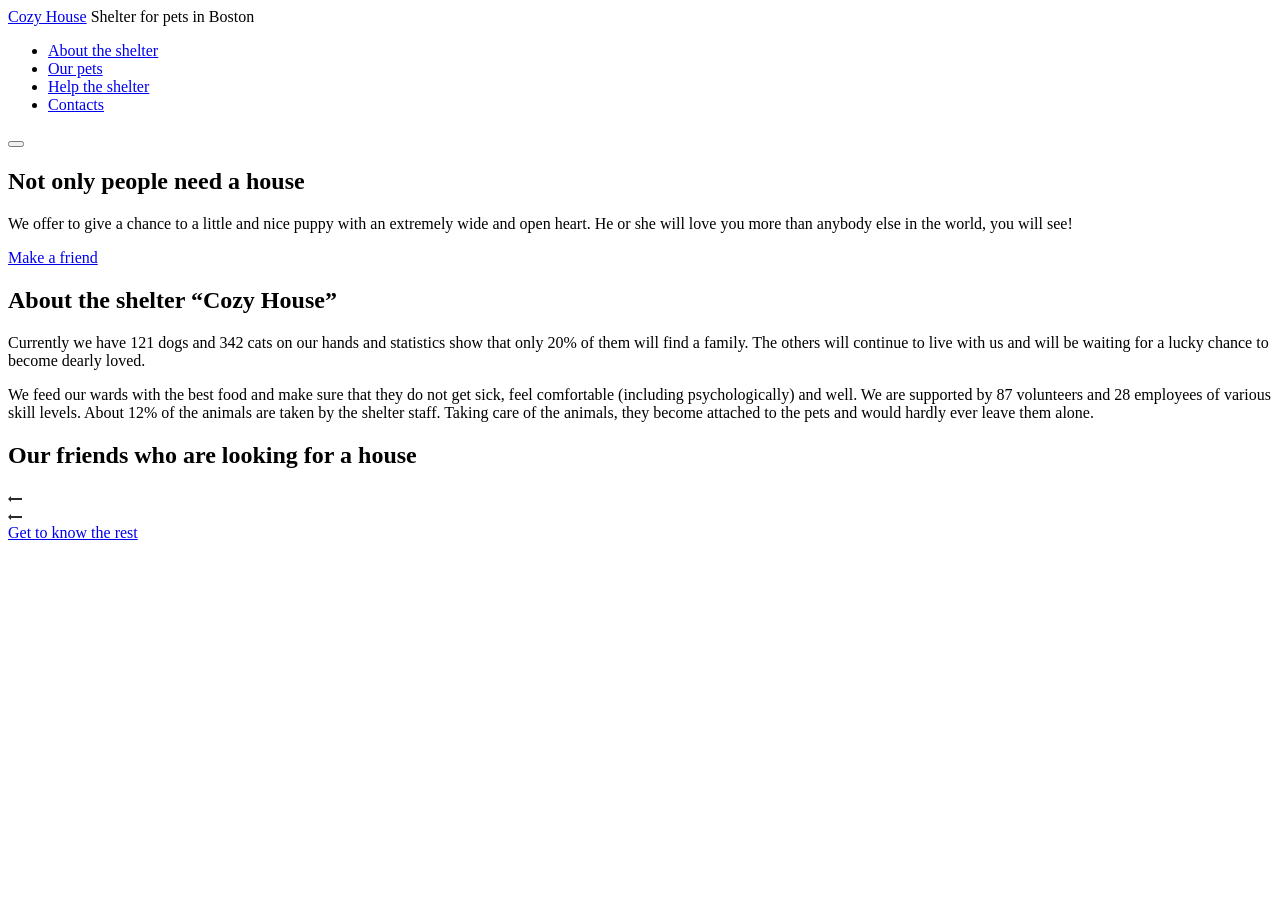
==== shelter/index.html @ bd316e3e "feat: add header and main page sections markup" ====
<!doctype html>
<html lang="en">
  <head>
    <meta charset="UTF-8" />
    <meta http-equiv="X-UA-Compatible" content="IE=edge" />
    <meta name="viewport" content="width=device-width, initial-scale=1.0" />
    <link rel="stylesheet" href="style.css" />
    <link
      rel="icon"
      type="image/png"
      sizes="32x32"
      href="assets/favicons/favicon-16x16.png"
    />
    <link
      rel="icon"
      type="image/png"
      sizes="16x16"
      href="assets/favicons/favicon-32x32.png"
    />
    <script src="app.js" defer></script>
    <script src="slider.js" defer></script>
    <title>Shelter | main page</title>
  </head>
  <body class="main-page">
    <header class="header">
      <div class="header__content container flex">
        <div class="header__logo">
          <a class="header__logotitle clr-primary" href="index.html"
            >Cozy House</a
          >
          <span class="header__logosubtitle clr-light--xl"
            >Shelter for pets in Boston</span
          >
        </div>
        <div class="header__background">
          <nav class="header__navcontainer flex">
            <ul class="header__navlist">
              <li>
                <a class="header__navitem clr-dark--s active" href="index.html"
                  >About the shelter</a
                >
              </li>
              <li>
                <a class="header__navitem clr-dark--s" href="pets/index.html"
                  >Our pets</a
                >
              </li>
              <li>
                <a class="header__navitem clr-dark--s" href="#help"
                  >Help the shelter</a
                >
              </li>
              <li>
                <a class="header__navitem clr-dark--s" href="#contacts"
                  >Contacts</a
                >
              </li>
            </ul>
          </nav>
        </div>
        <button class="header__burger header__burger--hiden">
          <span class="header__burger-line"></span>
        </button>
      </div>
    </header>
    <main class="main">
      <section class="hero flex">
        <div class="hero__content container">
          <div class="hero__text hero__text_flow">
            <h1 class="hero__text__title">Not only people need a house</h1>
            <p class="hero__text__description">
              We offer to give a chance to a little and nice puppy with an
              extremely wide and open heart. He or she will love you more than
              anybody else in the world, you will see!
            </p>
            <a href="#pets" class="btn btn__hero">Make a friend</a>
          </div>
          <div class="hero__img"></div>
        </div>
      </section>
      <section class="about">
        <div class="about__container container">
          <div class="about__img__box">
            <div class="about__img"></div>
          </div>
          <div class="about__content">
            <h2 class="about__title">About the shelter “Cozy House”</h2>
            <p class="about__text">
              Currently we have 121 dogs and 342 cats on our hands and
              statistics show that only 20% of them will find a family. The
              others will continue to live with us and will be waiting for a
              lucky chance to become dearly loved.
            </p>
            <p class="about__text">
              We feed our wards with the best food and make sure that they do
              not get sick, feel comfortable (including psychologically) and
              well. We are supported by 87 volunteers and 28 employees of
              various skill levels. About 12% of the animals are taken by the
              shelter staff. Taking care of the animals, they become attached to
              the pets and would hardly ever leave them alone.
            </p>
          </div>
        </div>
      </section>
      <section id="pets" class="pets">
        <div class="pets__container container">
          <h2 class="section__title pets-h2">
            Our friends who are&nbsp;looking for a house
          </h2>
          <div class="pets__slider__btns">
            <div class="slider__btn" id="slider__btn-left">
              <img src="assets/img/arrow.svg" alt="" />
            </div>
            <div class="slider__btn slider__btn-right" id="slider__btn-right">
              <img src="assets/img/arrow.svg" alt="" />
            </div>
          </div>
          <div class="slider__wrapper">
            <div class="pets__slider" id="pets__slider">
              <div class="pets__all pets__group1"></div>
              <div class="pets__all pets__group2"></div>
              <div class="pets__all pets__group3"></div>
            </div>
          </div>
          <a href="pets/index.html" class="btn btn__pets"
            >Get to know the rest</a
          >
        </div>
      </section>
    </main>
  </body>
</html>
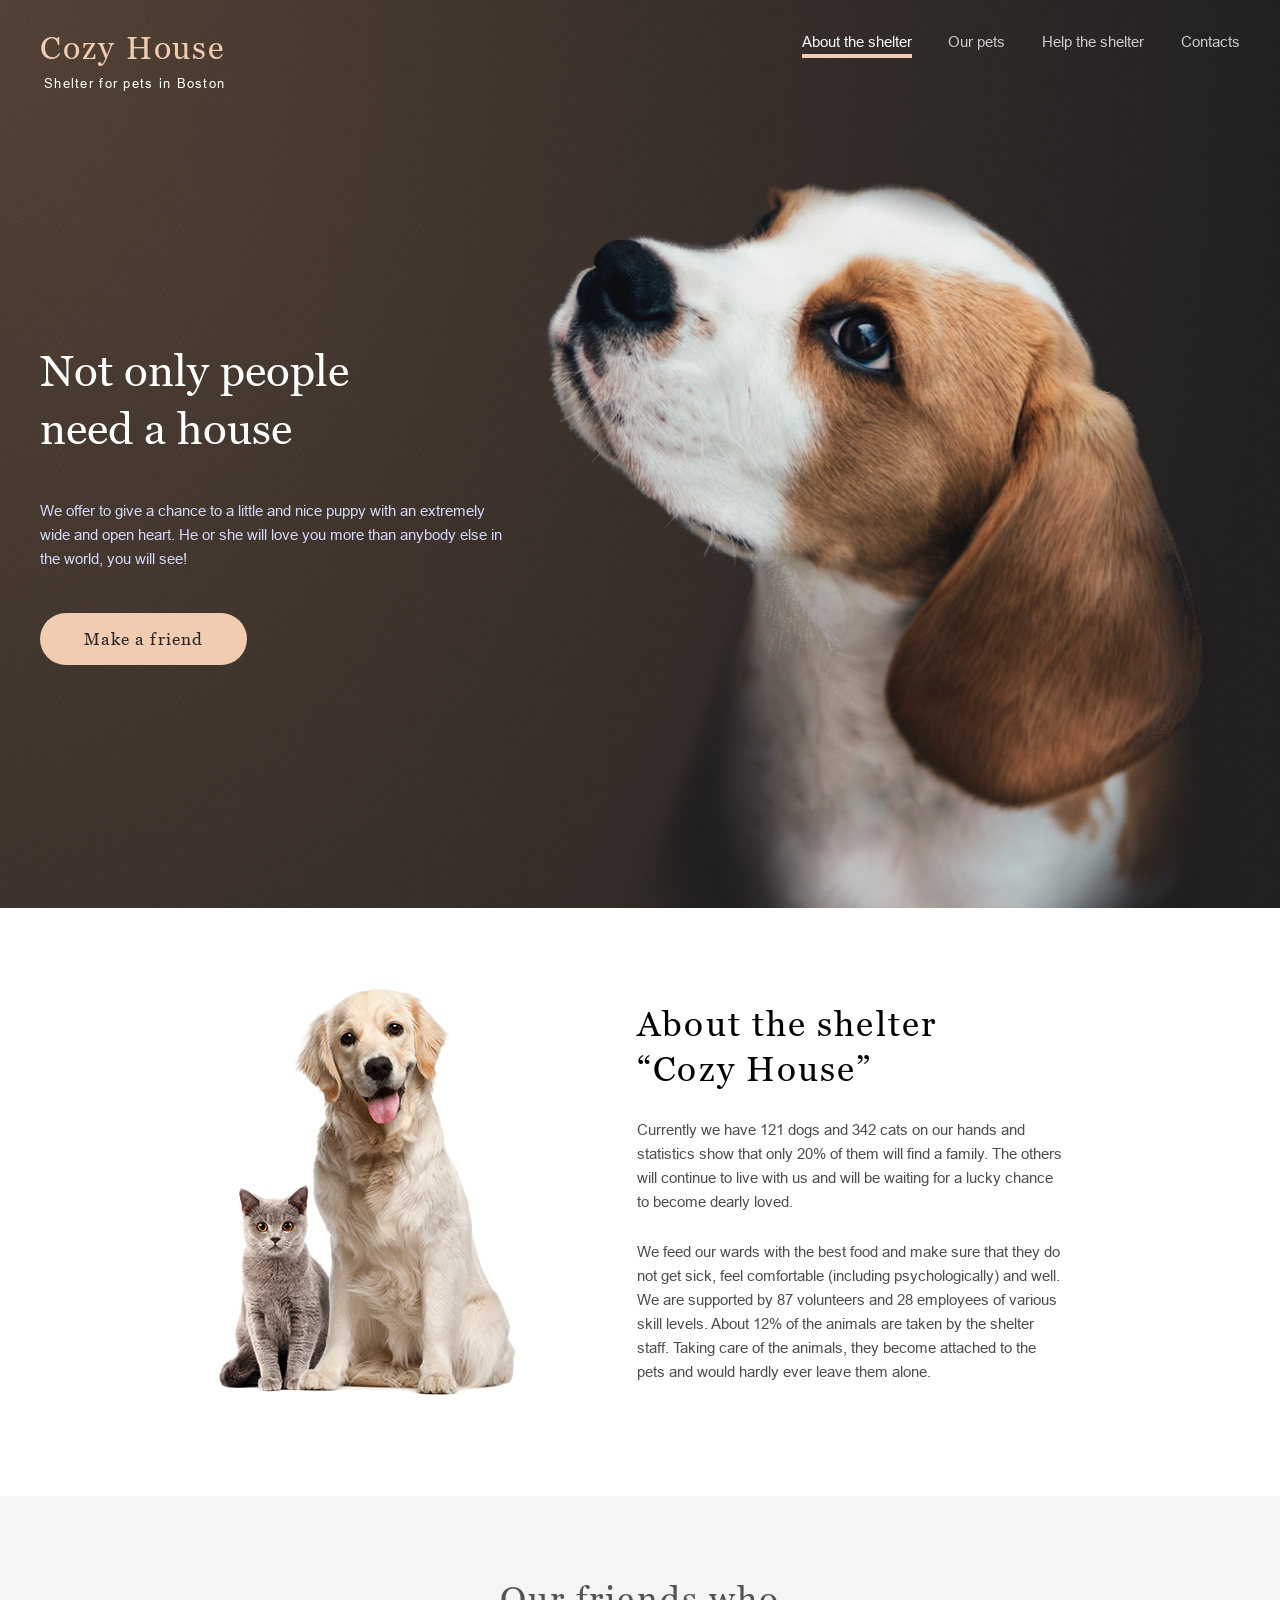
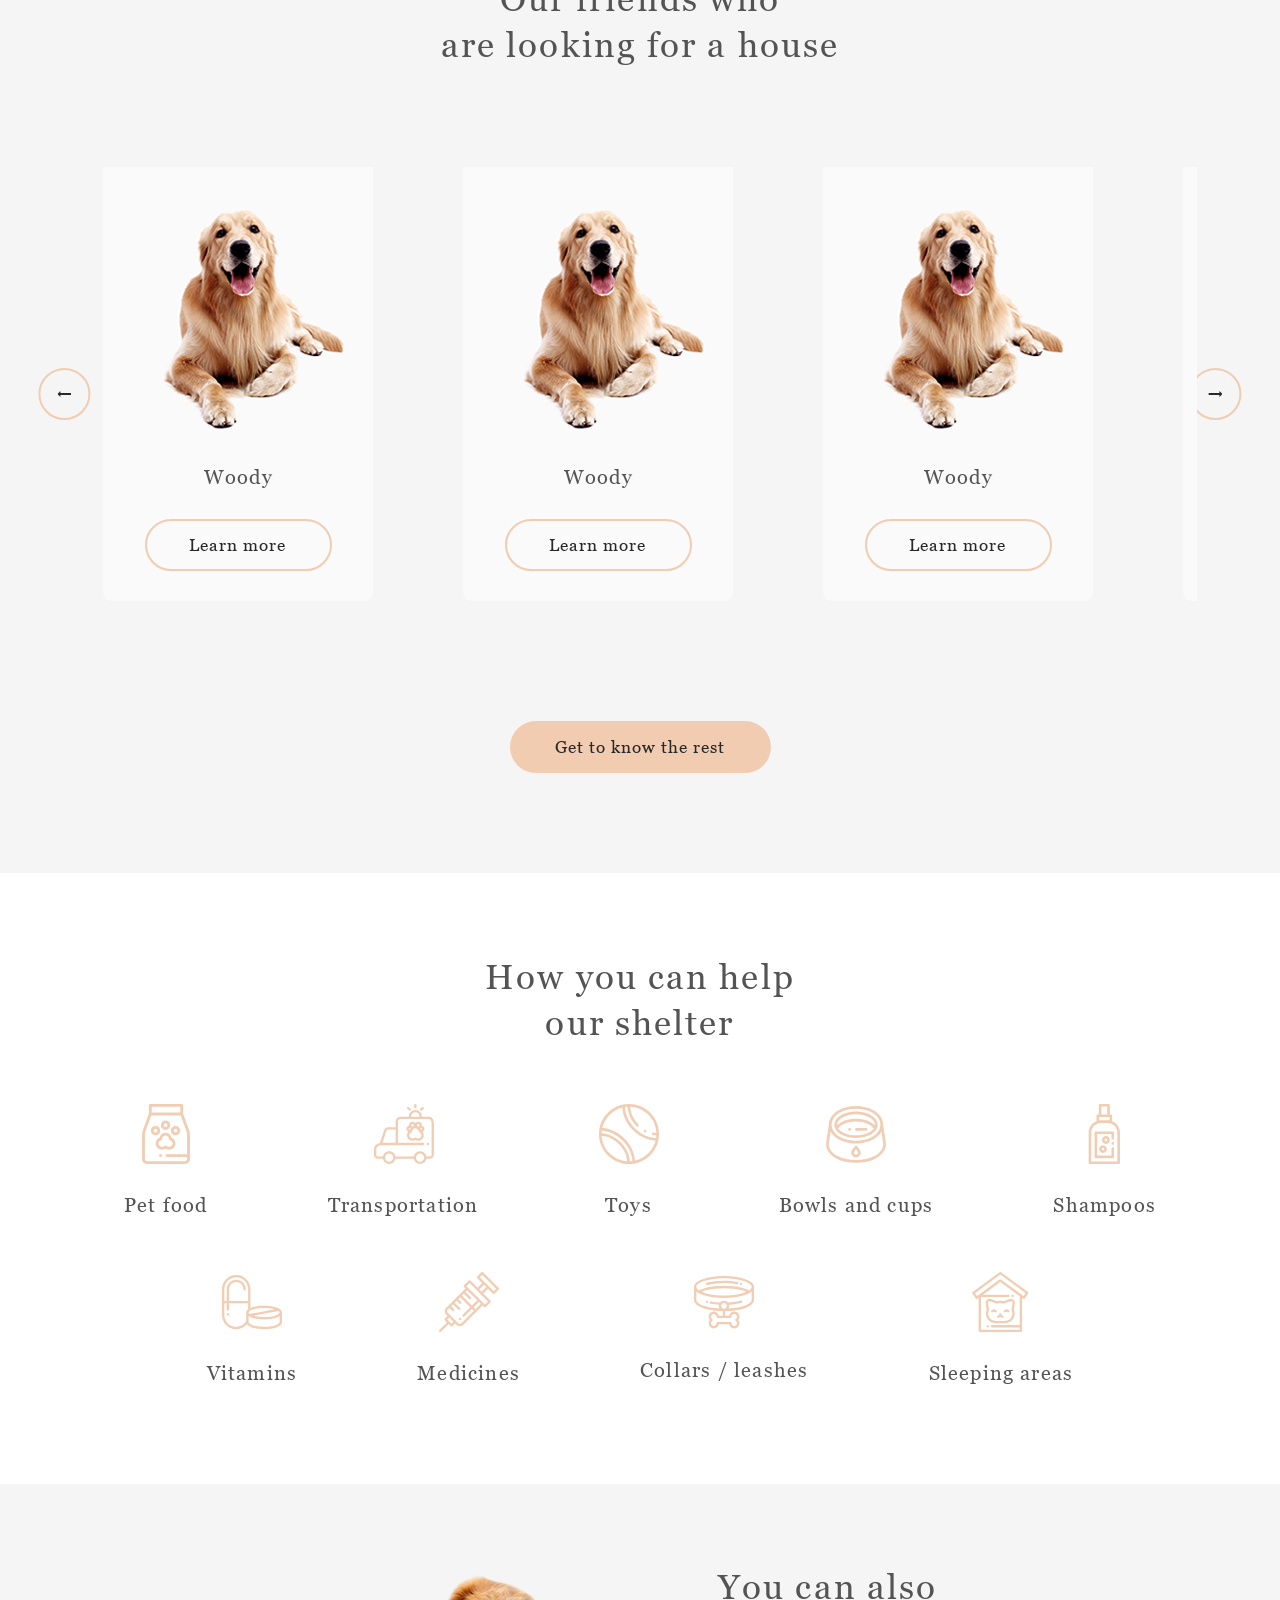
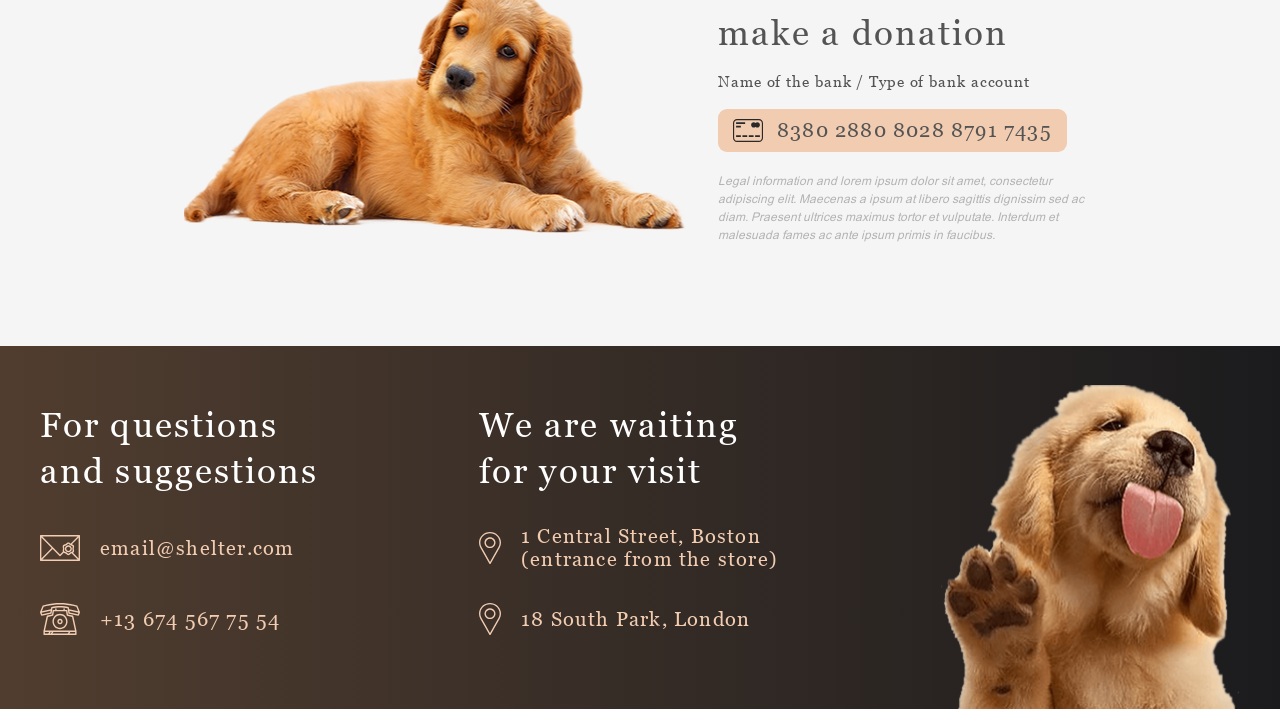
==== commit bc186613: "feat: add sections and footer" ====
--- a/shelter/index.html
+++ b/shelter/index.html
@@ -117,9 +117,112 @@
           </div>
           <div class="slider__wrapper">
             <div class="pets__slider" id="pets__slider">
-              <div class="pets__all pets__group1"></div>
-              <div class="pets__all pets__group2"></div>
-              <div class="pets__all pets__group3"></div>
+              <div class="pets__all pets__group1">
+                <!-- pets__group1 -->
+                <div class="pets__item">
+                  <div class="pets__pic">
+                    <img src="./assets/img/pets/woody.png" alt="Woody" />
+                  </div>
+                  <div class="pets__content">
+                    <div class="pets__label">
+                      <h3 class="pets__title">Woody</h3>
+                      <button class="pets__btn button">Learn more</button>
+                    </div>
+                  </div>
+                </div>
+                <div class="pets__item">
+                  <div class="pets__pic">
+                    <img src="./assets/img/pets/woody.png" alt="Woody" />
+                  </div>
+                  <div class="pets__content">
+                    <div class="pets__label">
+                      <h3 class="pets__title">Woody</h3>
+                      <button class="pets__btn button">Learn more</button>
+                    </div>
+                  </div>
+                </div>
+                <div class="pets__item">
+                  <div class="pets__pic">
+                    <img src="./assets/img/pets/woody.png" alt="Woody" />
+                  </div>
+                  <div class="pets__content">
+                    <div class="pets__label">
+                      <h3 class="pets__title">Woody</h3>
+                      <button class="pets__btn button">Learn more</button>
+                    </div>
+                  </div>
+                </div>
+              </div>
+              <div class="pets__all pets__group2">
+                <div class="pets__item">
+                  <div class="pets__pic">
+                    <img src="./assets/img/pets/woody.png" alt="Woody" />
+                  </div>
+                  <div class="pets__content">
+                    <div class="pets__label">
+                      <h3 class="pets__title">Woody</h3>
+                      <button class="pets__btn button">Learn more</button>
+                    </div>
+                  </div>
+                </div>
+                <div class="pets__item">
+                  <div class="pets__pic">
+                    <img src="./assets/img/pets/woody.png" alt="Woody" />
+                  </div>
+                  <div class="pets__content">
+                    <div class="pets__label">
+                      <h3 class="pets__title">Woody</h3>
+                      <button class="pets__btn button">Learn more</button>
+                    </div>
+                  </div>
+                </div>
+                <div class="pets__item">
+                  <div class="pets__pic">
+                    <img src="./assets/img/pets/woody.png" alt="Woody" />
+                  </div>
+                  <div class="pets__content">
+                    <div class="pets__label">
+                      <h3 class="pets__title">Woody</h3>
+                      <button class="pets__btn button">Learn more</button>
+                    </div>
+                  </div>
+                </div>
+              </div>
+              <div class="pets__all pets__group3">
+                <div class="pets__item">
+                  <div class="pets__pic">
+                    <img src="./assets/img/pets/woody.png" alt="Woody" />
+                  </div>
+                  <div class="pets__content">
+                    <div class="pets__label">
+                      <h3 class="pets__title">Woody</h3>
+                      <button class="pets__btn button">Learn more</button>
+                    </div>
+                  </div>
+                </div>
+                <div class="pets__item">
+                  <div class="pets__pic">
+                    <img src="./assets/img/pets/woody.png" alt="Woody" />
+                  </div>
+                  <div class="pets__content">
+                    <div class="pets__label">
+                      <h3 class="pets__title">Woody</h3>
+                      <button class="pets__btn button">Learn more</button>
+                    </div>
+                  </div>
+                </div>
+                <div class="pets__item">
+                  <div class="pets__pic">
+                    <img src="./assets/img/pets/woody.png" alt="Woody" />
+                  </div>
+                  <div class="pets__content">
+                    <div class="pets__label">
+                      <h3 class="pets__title">Woody</h3>
+                      <button class="pets__btn button">Learn more</button>
+                    </div>
+                  </div>
+                </div>
+              </div>
             </div>
           </div>
           <a href="pets/index.html" class="btn btn__pets"
@@ -127,6 +230,165 @@
           >
         </div>
       </section>
+      <section id="help" class="help">
+        <div class="help__container container">
+          <h2 class="section__title help__title">
+            How you can help our&nbsp;shelter
+          </h2>
+          <div class="help__icons">
+            <div class="help__item">
+              <img
+                class="help__icon"
+                src="assets/img/icons/icon-pet-food.svg"
+                alt=""
+              />
+              <p class="help__text">Pet food</p>
+            </div>
+            <div class="help__item">
+              <img
+                class="help__icon"
+                src="assets/img/icons/icon-transportation.svg"
+                alt=""
+              />
+              <p class="help__text">Transportation</p>
+            </div>
+            <div class="help__item">
+              <img
+                class="help__icon"
+                src="assets/img/icons/icon-toys.svg"
+                alt=""
+              />
+              <p class="help__text">Toys</p>
+            </div>
+            <div class="help__item">
+              <img
+                class="help__icon"
+                src="assets/img/icons/icon-bowls-and-cups.svg"
+                alt=""
+              />
+              <p class="help__text">Bowls and cups</p>
+            </div>
+            <div class="help__item">
+              <img
+                class="help__icon"
+                src="assets/img/icons/icon-shampoos.svg"
+                alt=""
+              />
+              <p class="help__text">Shampoos</p>
+            </div>
+            <div class="help__item">
+              <img
+                class="help__icon"
+                src="assets/img/icons/icon-vitamins.svg"
+                alt=""
+              />
+              <p class="help__text">Vitamins</p>
+            </div>
+            <div class="help__item">
+              <img
+                class="help__icon"
+                src="assets/img/icons/icon-medicines.svg"
+                alt=""
+              />
+              <p class="help__text">Medicines</p>
+            </div>
+            <div class="help__item">
+              <img
+                class="help__icon"
+                src="assets/img/icons/collars-or-leashes.svg"
+                alt=""
+              />
+              <p class="help__text">Collars / leashes</p>
+            </div>
+            <div class="help__item">
+              <img
+                class="help__icon"
+                src="assets/img/icons/sleeping-area.svg"
+                alt=""
+              />
+              <p class="help__text">Sleeping areas</p>
+            </div>
+          </div>
+        </div>
+      </section>
+      <section class="donation">
+        <div class="donation__container container">
+          <div class="donation__img__box">
+            <div class="donation__img"></div>
+          </div>
+          <div class="donation__content">
+            <h2 class="section__title donation__title">
+              You can also make&nbsp;a&nbsp;donation
+            </h2>
+            <span class="donation__subtitle"
+              >Name of the bank / Type of bank account</span
+            >
+            <div class="donation__bank">
+              <img src="assets/img/credit-card.svg" alt="" />
+              <a href="#">8380 2880 8028 8791 7435</a>
+            </div>
+            <p class="donation__description">
+              Legal information and lorem ipsum dolor sit amet, consectetur
+              adipiscing elit. Maecenas a ipsum at libero sagittis dignissim sed
+              ac diam. Praesent ultrices maximus tortor et vulputate. Interdum
+              et malesuada fames ac ante ipsum primis in faucibus.
+            </p>
+          </div>
+        </div>
+      </section>
     </main>
+    <footer id="contacts" class="footer">
+      <div class="footer__container container">
+        <div class="footer__contacts">
+          <h2 class="section__title footer__title">
+            For questions and suggestions
+          </h2>
+          <div class="footer__contactbox">
+            <img class="footer__icon" src="assets/img/icon-email.svg" alt="" />
+            <a class="footer__contact" href="mailto:email@shelter.com"
+              >email@shelter.com</a
+            >
+          </div>
+          <div class="footer__contactbox">
+            <img class="footer__icon" src="assets/img/icon-phone.svg" alt="" />
+            <a class="footer__contact" href="tel:+136745677554"
+              >+13 674 567 75 54</a
+            >
+          </div>
+        </div>
+        <div class="footer__locations">
+          <h2 class="section__title footer__title footer__locations-title">
+            We are waiting for your visit
+          </h2>
+          <div class="footer__contactbox-locations">
+            <img
+              class="footer__geoicon"
+              src="assets/img/icon-marker.svg"
+              alt=""
+            />
+            <a
+              class="footer__contact"
+              target="_blank"
+              href="https://goo.gl/maps/grsjUHvar33ihyu58"
+              >1 Central Street, Boston (entrance&nbsp;from&nbsp;the store)</a
+            >
+          </div>
+          <div class="footer__contactbox-locations">
+            <img
+              class="footer__geoicon"
+              src="assets/img/icon-marker.svg"
+              alt=""
+            />
+            <a
+              class="footer__contact"
+              target="_blank"
+              href="https://goo.gl/maps/rsrkUraGzK2MXSgx6"
+              >18 South Park, London</a
+            >
+          </div>
+        </div>
+        <img class="footer__dog" src="assets/img/footer-puppy.png" alt="" />
+      </div>
+    </footer>
   </body>
 </html>
--- a/shelter/style.css
+++ b/shelter/style.css
@@ -0,0 +1,1004 @@
+/* ------------------- */
+/* Custom properties   */
+/* ------------------- */
+
+:root {
+  /* colors */
+  --clr-dark: 230 35% 7%;
+  --clr-light: 231 77% 90%;
+  --color-light-xl: 0 0% 100%;
+  --color-light-l: 0 0% 96%;
+  --color-light-s: 0 0% 98%;
+  --color-dark-s: 0 0% 80%;
+  --color-dark-m: 0 0% 70%;
+  --color-dark-l: 0 0% 33%;
+  --color-dark-xl: 0 0% 30%;
+  --color-dark-2xl: 0 0% 27%;
+  --color-dark-3xl: 0 0% 16%;
+  --color-primary: 25, 69%, 82%;
+  --color-primary-light: 25 93% 88%;
+  /* font-sizes */
+  --fs-900: 2.75rem;
+  --fs-800: 2.18rem;
+  --fs-700: 1.5rem;
+  --fs-600: 1.43rem;
+  --fs-500: 0.93rem;
+  --fs-400: 0.75rem;
+  /* font-families */
+  --ff-serif: "Georgia", serif;
+  --ff-sans-serif: "Arial", sans-serif;
+}
+
+@media (min-width: 35em) {
+  :root {
+    --fs-800: 5rem;
+    --fs-700: 2.5rem;
+    --fs-600: 1.5rem;
+    --fs-400: 1rem;
+  }
+}
+
+@media (min-width: 45em) {
+  :root {
+    /* font-sizes */
+    --fs-800: 6.25rem;
+    --fs-700: 3.5rem;
+    --fs-600: 2rem;
+    --fs-400: 1.125rem;
+  }
+}
+
+/* ------------------- */
+/* Reset               */
+/* ------------------- */
+
+* {
+  box-sizing: border-box;
+  margin: 0;
+  padding: 0;
+}
+
+html {
+  scroll-behavior: smooth;
+}
+
+/* ------------------- */
+/* Utility classes     */
+/* ------------------- */
+
+/* general */
+.flex {
+  display: flex;
+  gap: var(--gap, 1rem);
+}
+
+.grid {
+  display: grid;
+  gap: var(--gap, 1rem);
+}
+
+.grid-container {
+  display: grid;
+  row-gap: 1rem;
+  text-align: center;
+  place-items: center;
+  grid-template-columns: minmax(1rem, 1fr);
+}
+
+.container {
+  /* padding-inline: 2.4em;
+    margin-inline: auto;
+    max-width: 80rem; */
+  max-width: 1280px;
+  margin: 0 auto;
+  padding: 0 40px;
+  overflow: hidden;
+}
+
+.btn {
+  width: 207px;
+  height: 52px;
+  background: hsl(var(--color-primary));
+  border-radius: 100px;
+  font-family: var(--ff-serif);
+  font-size: 17px;
+  line-height: 130%;
+  font-weight: 400;
+  font-style: normal;
+  letter-spacing: 0.06em;
+  color: hsl(var(--color-dark-3xl));
+  display: flex;
+  align-items: center;
+  justify-content: center;
+  cursor: pointer;
+  transition: all 0.5s ease;
+}
+
+.section__title {
+  font-family: var(--ff-serif);
+  font-size: 35px;
+  line-height: 130%;
+  font-weight: 400;
+  font-style: normal;
+  /* display: flex; */
+  align-items: center;
+  text-align: center;
+  letter-spacing: 0.06em;
+  color: hsl(var(--color-dark-l));
+}
+
+/* typography */
+@font-face {
+  font-family: Arial;
+  font-display: swap;
+  src: url(assets/fonts/arial/arial-regular.ttf);
+  font-weight: 400;
+  font-style: normal;
+}
+
+@font-face {
+  font-family: Georgia;
+  font-display: swap;
+  src: url(assets/fonts/georgia/georgia-regular.ttf);
+  font-weight: 400;
+  font-style: normal;
+}
+
+a {
+  text-decoration: none;
+  cursor: pointer;
+  color: inherit;
+}
+
+li {
+  list-style: none;
+}
+
+.ff-main {
+  font-family: var(--ff-normal);
+}
+
+.ff-tarif-header {
+  font-family: var(--ff-tarif-header);
+}
+
+.ff-tarif-option {
+  font-family: var(--ff-tarif-option);
+}
+
+.letter-spacing-1 {
+  letter-spacing: 4.75px;
+}
+
+.letter-spacing-2 {
+  letter-spacing: 2.7px;
+}
+
+.letter-spacing-3 {
+  letter-spacing: 2.35px;
+}
+
+.uppercase {
+  text-transform: uppercase;
+}
+
+.fs-900 {
+  font-size: var(--fs-900);
+}
+
+.fs-800 {
+  font-size: var(--fs-800);
+}
+
+.fs-700 {
+  font-size: var(--fs-700);
+}
+
+.fs-600 {
+  font-size: var(--fs-600);
+}
+
+.fs-500 {
+  font-size: var(--fs-500);
+}
+
+.fs-400 {
+  font-size: var(--fs-400);
+}
+
+.fw-bold {
+  font-weight: var(--fw-bold);
+}
+
+.fw-medium {
+  font-weight: var(--fw-medium);
+}
+
+.clr-primary {
+  color: hsl(var(--color-primary));
+}
+
+.clr-dark--l {
+  color: hsl(var(--color-dark-l));
+}
+.clr-dark--3xl {
+  color: hsl(var(--color-dark-3xl));
+}
+.clr-light--xl {
+  color: hsl(var(--color-light-xl));
+}
+
+.clr-dark--s {
+  color: hsl(var(--color-dark-s));
+}
+
+.clr-light--s {
+  color: hsl(var(--color-light-s));
+}
+
+.no-scroll {
+  height: 100vh;
+  overflow: hidden;
+}
+
+/* header */
+.header {
+  content: "";
+  position: absolute;
+  top: 0;
+  width: 100%;
+  margin-top: 30px;
+}
+
+.header__logo {
+  display: flex;
+  flex-direction: column;
+}
+.header__logotitle {
+  font-family: var(--ff-serif);
+  line-height: 2.2rem;
+  font-size: 2rem;
+  line-height: 110%;
+  font-weight: 400;
+  font-style: normal;
+  letter-spacing: 0.06em;
+}
+
+.header__logosubtitle {
+  line-height: 1.06rem;
+  font-family: var(--ff-sans-serif);
+  font-size: 0.8rem;
+  font-weight: 400;
+  font-style: normal;
+  letter-spacing: 0.1em;
+  margin: 10px 0 0 4px;
+}
+
+.header__content {
+  justify-content: space-between;
+  display: flex;
+}
+
+.header__navcontainer {
+  align-items: center;
+}
+
+.header__navlist {
+  list-style-type: none;
+  display: flex;
+  gap: 2.3rem;
+}
+
+.header__navitem {
+  font-family: "Arial";
+  line-height: 160%;
+  font-weight: 400;
+  font-size: 15px;
+  font-style: normal;
+}
+
+.header__navitem:hover {
+  cursor: pointer;
+  color: hsl(var(--color-light-s));
+}
+
+.header__navitem.active,
+.header__navitem:focus {
+  border-bottom: 4px solid hsl(var(--color-primary));
+  outline: none;
+  color: hsl(var(--color-light-s));
+  padding-bottom: 4px;
+}
+
+.header__navitem:hover {
+  cursor: pointer;
+}
+
+.header__navitem--disabled {
+  pointer-events: none;
+  cursor: default;
+}
+
+/* header-pets */
+
+.header-pets {
+  padding-top: 30px;
+  padding-bottom: 26px;
+}
+
+.header__burger {
+  position: absolute;
+  width: 30px;
+  height: 30px;
+  top: 15px;
+  right: 44px;
+  padding: 0;
+  border: none;
+  -webkit-box-sizing: border-box;
+  box-sizing: border-box;
+  outline: none;
+  cursor: pointer;
+  background-color: transparent;
+  z-index: 3;
+  transition: all 2s;
+}
+.header__burger-line {
+  position: relative;
+  display: block;
+  width: 30px;
+  height: 2px;
+  background-color: #f1cdb3;
+  transition: all 2s;
+}
+.header__burger::before {
+  position: absolute;
+  display: block;
+  content: "";
+  background-color: #f1cdb3;
+  width: 30px;
+  height: 2px;
+  top: 4px;
+  transition: all 2s;
+}
+.header__burger::after {
+  position: absolute;
+  display: block;
+  content: "";
+  background-color: #f1cdb3;
+  width: 30px;
+  height: 2px;
+  bottom: 4px;
+  transition: all 2s;
+}
+.header__burger.is-active {
+  transform: rotate(90deg) translateY(1px);
+  transition: all 2s;
+}
+
+.header__burger--hiden {
+  display: none;
+}
+
+.pets__all {
+  display: flex;
+  align-items: center;
+  justify-content: center;
+  column-gap: 90px;
+}
+.pets__label {
+  display: flex;
+  align-items: center;
+  flex-direction: column;
+}
+.pets__img {
+  flex: 1 1 auto;
+  position: relative;
+  overflow: hidden;
+  width: 270px;
+  height: 270px;
+}
+
+.pets__img img {
+  width: 100%;
+  position: relative;
+  border-radius: 9px 9px 0px 0px;
+  transition: all 0.5s ease;
+}
+
+/* hero */
+.hero {
+  /* height: 816px; */
+  align-items: end;
+  justify-content: space-between;
+  background:
+    url(assets/img/noise_transparent.png),
+    radial-gradient(100% 215.42% at 0% 0%, #5b483a 0%, #262425 100%), #211f20;
+}
+
+.hero__content {
+  color: hsl(var(--clr-light));
+  /* align-items: center; */
+  display: flex;
+  gap: 1.5rem;
+}
+
+.hero__img {
+  margin-top: 180px;
+  background-image: url(assets/img/start-screen-puppy.png);
+  object-fit: cover;
+  height: 728px;
+  width: 698px;
+  background-repeat: no-repeat;
+  background-size: cover;
+  /* background-position: bottom right; */
+  object-position: bottom;
+  background-size: 100% 100%;
+  z-index: 2;
+}
+.hero__text {
+  width: 40%;
+  margin-top: 300px;
+}
+
+.hero__text_flow * {
+  margin-top: 2.65rem;
+}
+.hero__text__title {
+  font-family: var(--ff-serif);
+  font-size: 44px;
+  line-height: 130%;
+  font-weight: 400;
+  font-style: normal;
+  width: 70%;
+  display: flex;
+  align-items: center;
+  color: hsl(var(--color-light-xl));
+}
+
+.btn__hero {
+  cursor: pointer;
+  transition: all 0.5s ease-in-out;
+}
+
+.btn__hero:hover {
+  background: hsl(var(--color-primary-light));
+  color: hsl(var(--color-dark-3xl));
+}
+
+.hero__text__description {
+  font-family: "Arial";
+  font-size: 15px;
+  line-height: 160%;
+  font-weight: 400;
+  font-style: normal;
+  display: flex;
+  align-items: center;
+  color: var(--color-dark-s);
+  margin-top: 42px;
+  padding-right: 10px;
+}
+/* about */
+
+.about__container {
+  display: flex;
+  justify-content: center;
+  align-items: center;
+  padding-top: 80px;
+  padding-bottom: 100px;
+  gap: 7.5rem;
+  /* padding-left: 9.5%; */
+  max-width: 1200px;
+  margin: 0 auto;
+}
+
+.about__img__box {
+  width: 300px;
+  height: 408px;
+  /* margin-right: 7.9%; */
+}
+
+.about__img {
+  background-image: url(assets/img/about-pets.png);
+  background-repeat: no-repeat;
+  background-size: cover;
+  background-position: center center;
+  display: inline-block;
+  max-height: 100%;
+  max-width: 100%;
+  height: 100%;
+  width: 100%;
+  opacity: 1;
+  vertical-align: middle;
+}
+
+.about__content {
+  width: 38%;
+}
+.about__title {
+  font-family: var(--ff-serif);
+  font-size: 35px;
+  line-height: 130%;
+  font-weight: 400;
+  font-style: normal;
+  display: flex;
+  align-items: center;
+  text-align: left;
+  letter-spacing: 0.06em;
+  color: var(--color-dark-l);
+  width: 78%;
+}
+.about__text {
+  font-family: "Arial";
+  font-size: 15px;
+  line-height: 160%;
+  font-weight: 400;
+  font-style: normal;
+  display: flex;
+  align-items: center;
+  color: hsl(var(--color-dark-xl));
+  margin-top: 26px;
+  /* width: 77%; */
+}
+
+/* pets */
+.pets {
+  background: hsl(var(--color-light-l));
+}
+
+.pets-h2 {
+  width: 35%;
+  margin-bottom: 40px;
+}
+
+.pets__container {
+  display: flex;
+  flex-direction: column;
+  position: relative;
+  padding-top: 80px;
+  padding-bottom: 100px;
+  align-items: center;
+  max-width: 1280px;
+  margin: 0 auto;
+}
+
+.slider__wrapper {
+  width: 92.8%;
+  margin: 0 20px;
+  overflow: hidden;
+}
+
+.pets__slider {
+  display: flex;
+  align-items: center;
+  justify-content: start;
+  width: 100%;
+  padding: 40px 0 60px;
+  gap: 90px;
+  position: relative;
+  left: -1060px;
+}
+
+.pets__btns_container {
+  max-width: 1200px;
+  position: relative;
+}
+
+.pets__slider__btns {
+  display: -webkit-box;
+  display: -ms-flexbox;
+  display: flex;
+  -webkit-box-align: center;
+  -ms-flex-align: center;
+  align-items: center;
+  -webkit-box-pack: justify;
+  -ms-flex-pack: justify;
+  justify-content: space-between;
+  position: absolute;
+  /* top: 422px;
+    left: calc(50% - 591px); */
+  z-index: 0;
+  left: 50%;
+  top: 51%;
+  transform: translate(-50%, -50%);
+  width: 94%;
+}
+
+.slider__btn {
+  width: 52px;
+  height: 52px;
+  border-radius: 50%;
+  border: 2px solid hsl(var(--color-primary));
+  cursor: pointer;
+  display: -webkit-box;
+  display: -ms-flexbox;
+  display: flex;
+  -webkit-box-align: center;
+  -ms-flex-align: center;
+  align-items: center;
+  -webkit-box-pack: center;
+  -ms-flex-pack: center;
+  justify-content: center;
+  -webkit-transition: all 0.2s ease;
+  transition: all 0.2s ease;
+}
+
+.slider__btn-right img {
+  transform: rotate(180deg);
+}
+
+.pets__item {
+  display: flex;
+  flex-direction: column;
+  align-items: center;
+  background: hsl(var(--color-light-s));
+  border-radius: 9px;
+  margin: 20px 0;
+  padding-bottom: 30px;
+  transition: all 0.5s ease;
+}
+
+.pets__item:hover {
+  box-shadow: 0px 2px 35px 14px rgba(13, 13, 13, 0.04);
+  transform: scale(1.06);
+  cursor: pointer;
+}
+
+@keyframes move-right {
+  from {
+    left: -990px;
+  }
+  to {
+    left: -1980px;
+  }
+}
+
+.transition-right {
+  animation-name: move-right;
+  animation-duration: 1s;
+}
+
+@keyframes move-left {
+  from {
+    left: -990px;
+  }
+  to {
+    left: -0px;
+  }
+}
+
+.transition-left {
+  animation-name: move-left;
+  animation-duration: 1s;
+}
+/* .pets__pic {
+    width: 270px;
+    height: 270px;
+    border-radius: 9px 9px 0px 0px;
+} */
+.pets__pic {
+  flex: 1 1 auto;
+  position: relative;
+  overflow: hidden;
+  width: 270px;
+  height: 270px;
+}
+.pets__content {
+  display: flex;
+  flex-direction: column;
+  align-items: center;
+}
+
+.pets__title {
+  font-family: var(--ff-serif);
+  font-size: 20px;
+  line-height: 23px;
+  font-weight: 400;
+  font-style: normal;
+  display: flex;
+  align-items: center;
+  text-align: center;
+  letter-spacing: 0.06em;
+  color: hsl(var(--color-dark-l));
+  margin: 29px 0 30px;
+}
+.pets-pic-1 {
+  background-image: url(assets/img/pets/katrine.png);
+}
+
+.pets-pic-2 {
+  background-image: url(assets/img/pets/jennifer.png);
+}
+
+.pets-pic-3 {
+  background-image: url(assets/img/pets/woody.png);
+}
+
+.pets-pic-4 {
+  background-image: url(assets/img/pets/sophia.png);
+}
+
+.pets-pic-5 {
+  background-image: url(assets/img/pets/timmy.png);
+}
+
+.pets-pic-6 {
+  background-image: url(assets/img/pets/charly.png);
+}
+
+.pets-pic-7 {
+  background-image: url(assets/img/pets/scarlett.png);
+}
+
+.pets-pic-8 {
+  background-image: url(assets/img/pets/freddie.png);
+}
+.pets__btn {
+  display: flex;
+  align-items: center;
+  padding: 15px 42px;
+  width: 187px;
+  height: 52px;
+  border: 2px solid hsl(var(--color-primary));
+  border-radius: 100px;
+  font-family: var(--ff-serif);
+  font-size: 17px;
+  line-height: 130%;
+  font-weight: 400;
+  font-style: normal;
+  letter-spacing: 0.06em;
+  color: hsl(var(--color-dark-3xl));
+  background: transparent;
+}
+
+.pets__btn:hover {
+  background: hsl(var(--color-primary-light));
+  color: hsl(var(--color-dark-3xl));
+  border-color: hsl(var(--color-primary-light));
+}
+
+.slider__btn:hover {
+  background: hsl(var(--color-primary-light));
+  color: hsl(var(--color-dark-3xl));
+  border-color: hsl(var(--color-primary-light));
+}
+
+.btn__pets:hover {
+  background: hsl(var(--color-primary-light));
+  color: hsl(var(--color-dark-3xl));
+}
+
+.btn__pets {
+  width: 261px;
+  height: 52px;
+  border: none;
+  margin-top: 40px;
+  transition: all 0.5s ease;
+}
+
+/* help */
+
+.help__container {
+  display: flex;
+  flex-direction: column;
+  align-items: center;
+  padding-top: 81px;
+  padding-bottom: 44px;
+}
+
+.help__title {
+  width: 36%;
+}
+.help__icons {
+  display: flex;
+  align-items: center;
+  justify-content: center;
+  flex-wrap: wrap;
+  /* gap: 55px 120px; */
+  padding-top: 59px;
+  max-width: 1200px;
+}
+
+.help__item {
+  display: flex;
+  flex-direction: column;
+  align-items: center;
+  margin-right: 60px;
+  margin-left: 60px;
+  margin-bottom: 55px;
+}
+
+.help__text {
+  font-family: var(--ff-serif);
+  font-size: 20px;
+  line-height: 115%;
+  font-weight: 400;
+  font-style: normal;
+  display: flex;
+  align-items: center;
+  text-align: center;
+  letter-spacing: 0.06em;
+  color: hsl(var(--color-dark-l));
+  margin-top: 30px;
+}
+
+/* donations */
+.donation {
+  background: hsl(var(--color-light-l));
+}
+.donation__container {
+  gap: 2rem;
+  padding-top: 80px;
+  padding-bottom: 102px;
+  width: 80%;
+  display: flex;
+  align-items: center;
+}
+.donation__img__box {
+  width: 502px;
+  height: 261px;
+  margin-left: 1rem;
+}
+
+.donation__img {
+  background-image: url(assets/img/donation-dog.png);
+  background-repeat: no-repeat;
+  background-size: cover;
+  background-position: center center;
+  /* display: inline-block; */
+  max-height: 100%;
+  max-width: 100%;
+  height: 100%;
+  width: 100%;
+  opacity: 1;
+  vertical-align: middle;
+}
+
+.donation__content {
+  max-width: 40%;
+}
+
+.donation__title {
+  text-align: left;
+}
+
+.donation__subtitle {
+  font-family: var(--ff-serif);
+  font-size: 15px;
+  line-height: 110%;
+  font-weight: 400;
+  font-style: normal;
+  display: flex;
+  align-items: center;
+  margin-top: 1.1rem;
+  letter-spacing: 0.06em;
+  color: hsl(var(--color-dark-l));
+}
+
+.donation__description {
+  font-family: var(--ff-sans-serif);
+  font-style: italic;
+  font-weight: 400;
+  font-size: 12px;
+  line-height: 18px;
+  display: flex;
+  align-items: center;
+  color: hsl(var(--color-dark-m));
+}
+
+.donation__bank {
+  display: flex;
+  align-items: center;
+  margin: 20px 0;
+  padding: 10px 15px;
+  background: hsl(var(--color-primary));
+  border-radius: 9px;
+  width: 349px;
+  font-family: var(--ff-serif);
+  font-size: 20px;
+  line-height: 115%;
+  font-weight: 400;
+  font-style: normal;
+  letter-spacing: 0.06em;
+  color: hsl(var(--color-dark-l));
+}
+
+.donation__bank a {
+  color: hsl(var(--color-dark-l));
+  padding-left: 14px;
+}
+/* footer */
+
+.footer {
+  width: 100%;
+  background-image:
+    linear-gradient(to right, hsla(25, 26%, 25%, 1), hsla(240, 4%, 11%, 1)),
+    url(assets/img/footer-background.png);
+  background-repeat: no-repeat;
+  background-size: cover;
+  background-position: center center;
+}
+
+.footer__container {
+  display: flex;
+  justify-content: space-between;
+  padding-top: 39px;
+  padding-bottom: 0;
+  flex-wrap: wrap;
+}
+
+.footer__title {
+  color: hsl(var(--color-light-xl));
+  text-align: left;
+  margin-top: 17px;
+}
+
+.footer__contactbox {
+  margin: 41px 0 44px;
+  display: flex;
+  align-items: center;
+}
+
+.footer__contacts {
+  /* margin-top: 41px; */
+  margin-bottom: 40px;
+}
+
+.footer__contactbox {
+  margin: 39px 0 34px;
+  display: flex;
+  align-items: center;
+}
+.footer__locations {
+  margin-bottom: 32px;
+  display: flex;
+  align-items: flex-start;
+  flex-direction: column;
+}
+
+.footer__contactbox-locations {
+  display: flex;
+  align-items: center;
+}
+/* .footer__contactbox-locations {
+    margin-top: 15px;
+    margin-bottom: 15px;
+} */
+.footer__contactbox {
+  margin: 39px 0 34px;
+  display: flex;
+  align-items: center;
+}
+.footer__locations {
+  width: 302px;
+}
+
+.footer__icon {
+  width: 40px;
+}
+
+.footer__contact {
+  font-family: var(--ff-serif);
+  font-size: 20px;
+  line-height: 115%;
+  letter-spacing: 0.06em;
+  font-weight: 400;
+  font-style: normal;
+  color: hsl(var(--color-primary));
+  margin-left: 20px;
+}
+
+.footer__geoicon {
+  width: 22px;
+}
+
+.footer__contacts {
+  width: 280px;
+}
+
+.footer__locations-title {
+  margin-bottom: 32px;
+}
+
+.footer__contactbox-locations {
+  margin-bottom: 32px;
+}
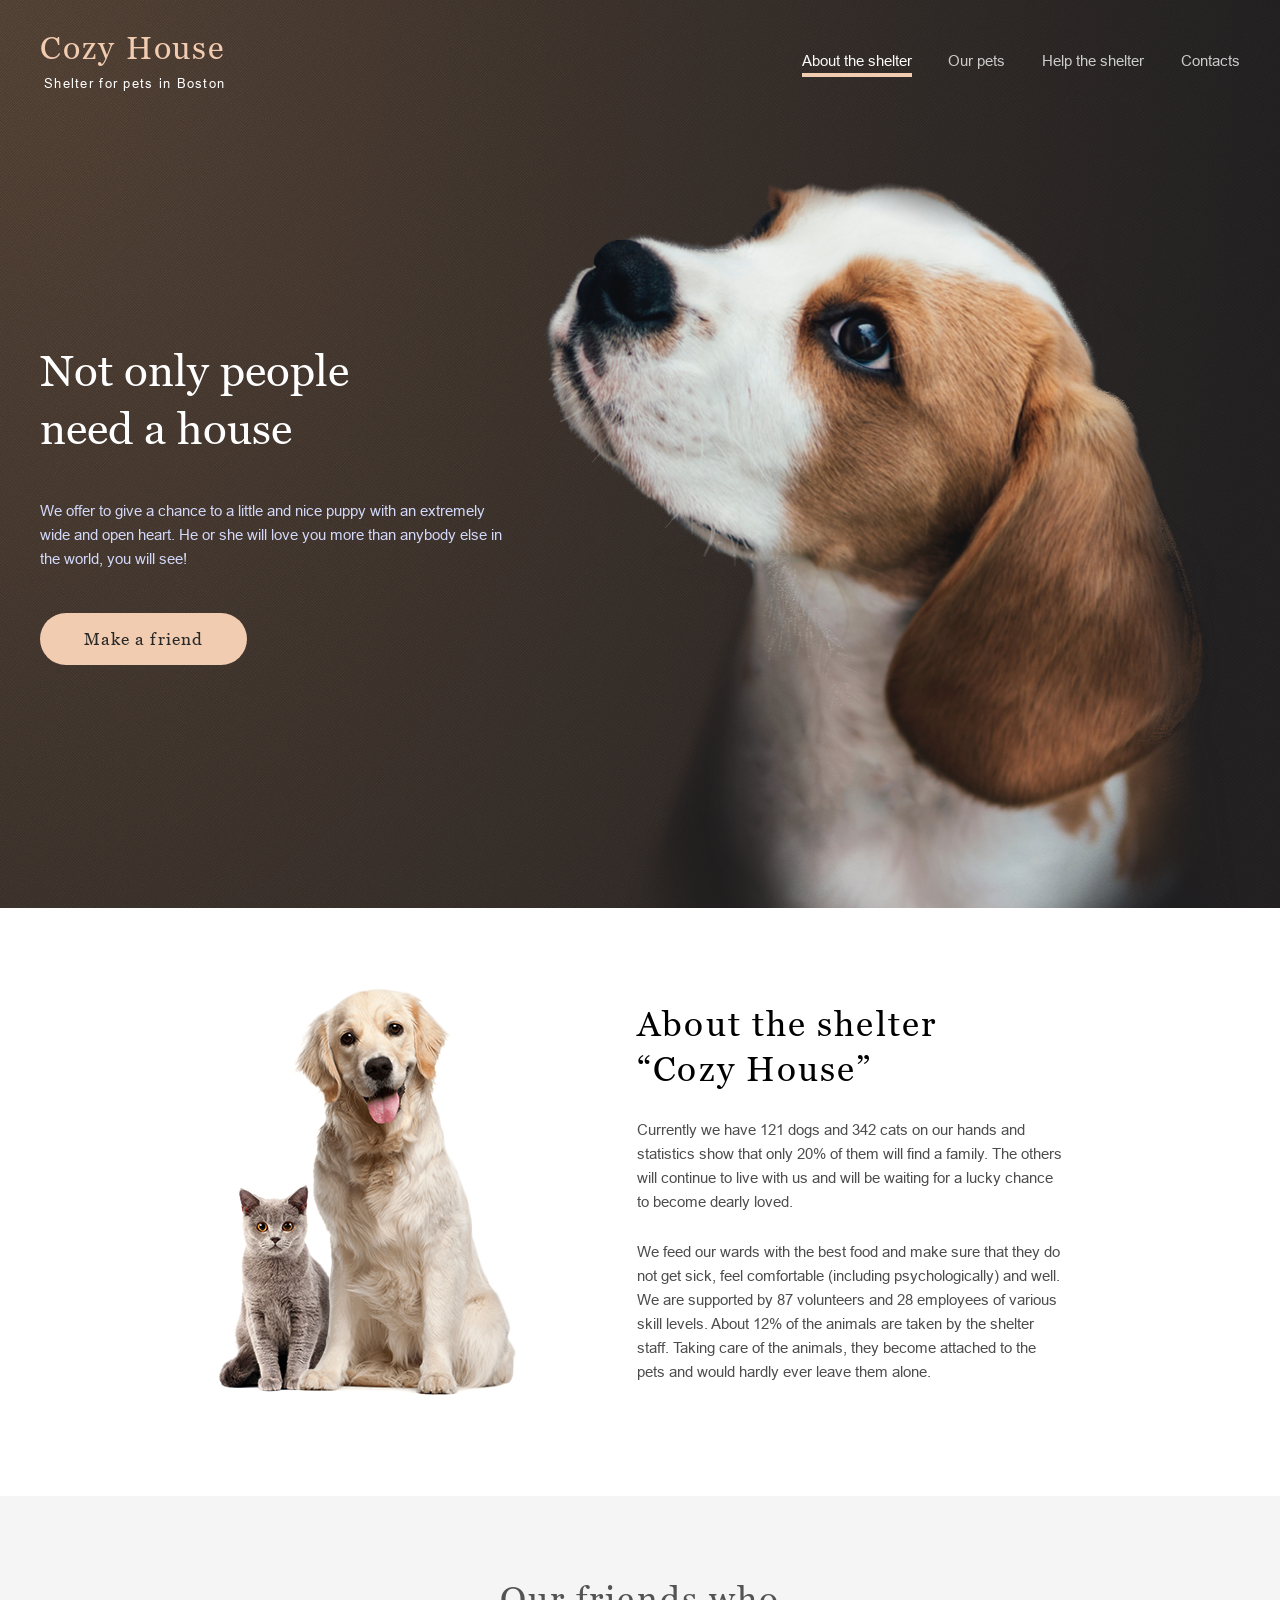
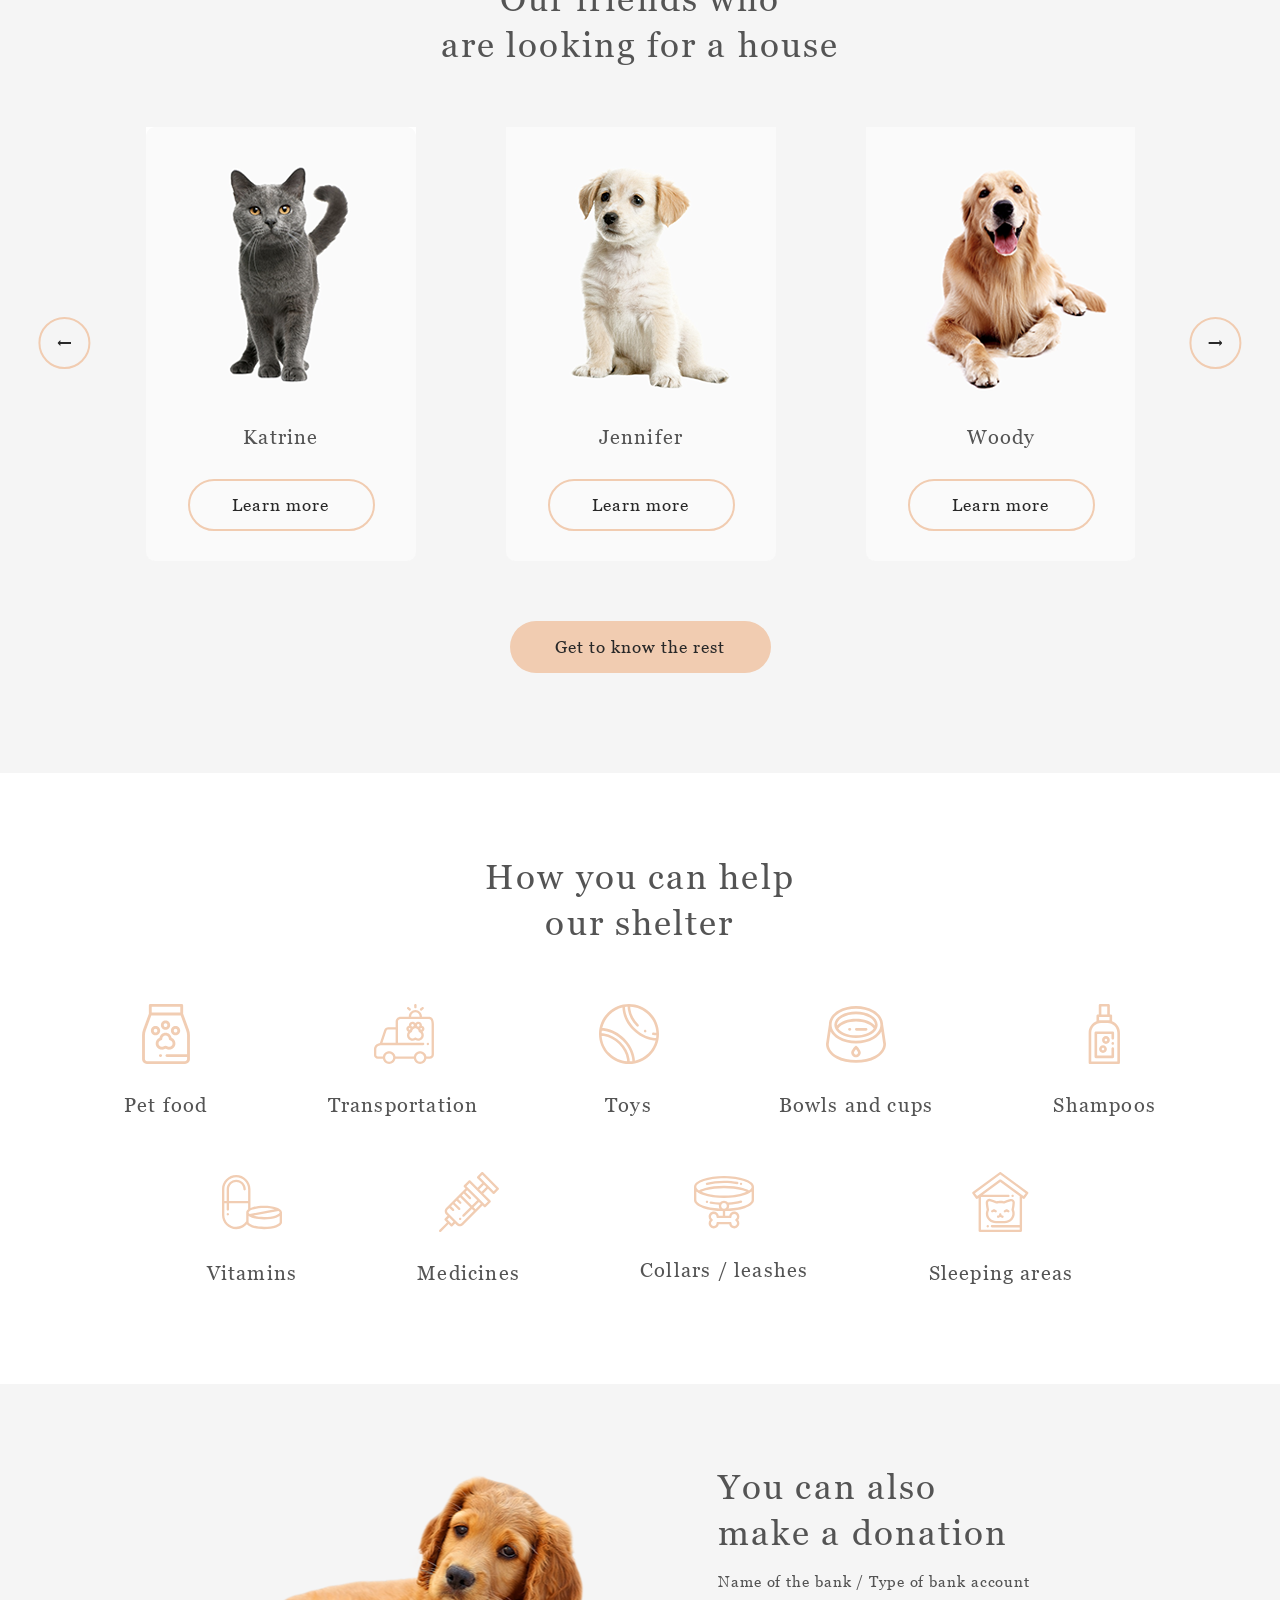
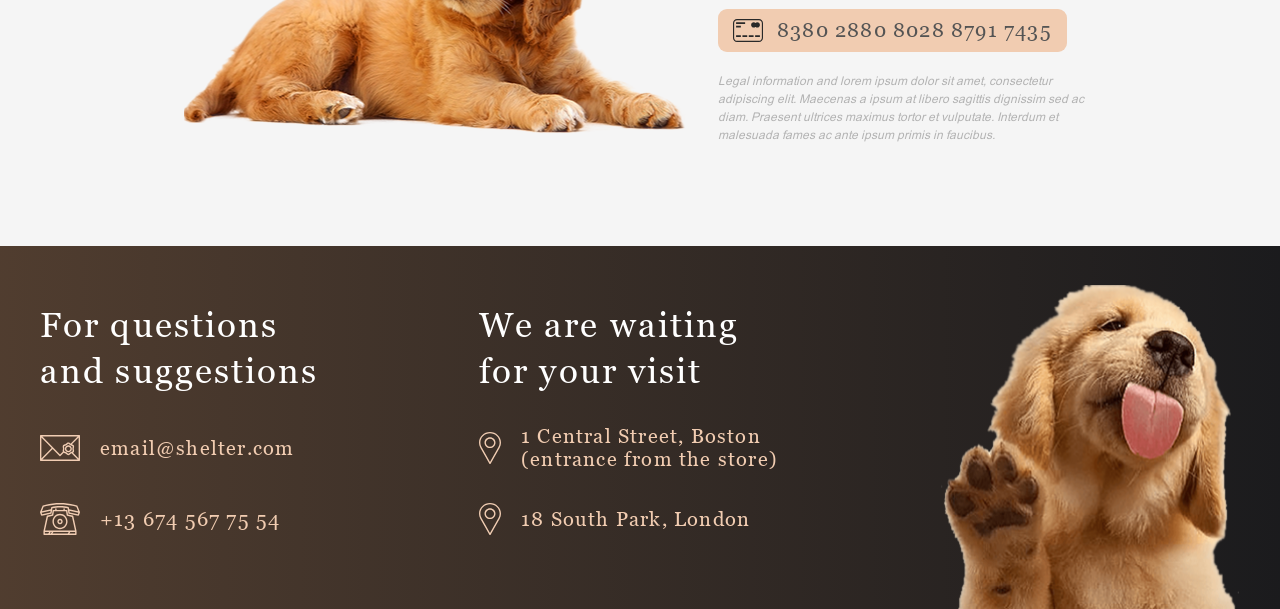
==== commit 7d14379d: "fix: style header and slifer" ====
--- a/shelter/index.html
+++ b/shelter/index.html
@@ -156,22 +156,22 @@
               <div class="pets__all pets__group2">
                 <div class="pets__item">
                   <div class="pets__pic">
-                    <img src="./assets/img/pets/woody.png" alt="Woody" />
-                  </div>
-                  <div class="pets__content">
-                    <div class="pets__label">
-                      <h3 class="pets__title">Woody</h3>
-                      <button class="pets__btn button">Learn more</button>
-                    </div>
-                  </div>
-                </div>
-                <div class="pets__item">
-                  <div class="pets__pic">
-                    <img src="./assets/img/pets/woody.png" alt="Woody" />
-                  </div>
-                  <div class="pets__content">
-                    <div class="pets__label">
-                      <h3 class="pets__title">Woody</h3>
+                    <img src="./assets/img/pets/katrine.png" alt="Katrine" />
+                  </div>
+                  <div class="pets__content">
+                    <div class="pets__label">
+                      <h3 class="pets__title">Katrine</h3>
+                      <button class="pets__btn button">Learn more</button>
+                    </div>
+                  </div>
+                </div>
+                <div class="pets__item">
+                  <div class="pets__pic">
+                    <img src="./assets/img/pets/jennifer.png" alt="jennifer" />
+                  </div>
+                  <div class="pets__content">
+                    <div class="pets__label">
+                      <h3 class="pets__title">Jennifer</h3>
                       <button class="pets__btn button">Learn more</button>
                     </div>
                   </div>
@@ -191,22 +191,22 @@
               <div class="pets__all pets__group3">
                 <div class="pets__item">
                   <div class="pets__pic">
-                    <img src="./assets/img/pets/woody.png" alt="Woody" />
-                  </div>
-                  <div class="pets__content">
-                    <div class="pets__label">
-                      <h3 class="pets__title">Woody</h3>
-                      <button class="pets__btn button">Learn more</button>
-                    </div>
-                  </div>
-                </div>
-                <div class="pets__item">
-                  <div class="pets__pic">
-                    <img src="./assets/img/pets/woody.png" alt="Woody" />
-                  </div>
-                  <div class="pets__content">
-                    <div class="pets__label">
-                      <h3 class="pets__title">Woody</h3>
+                    <img src="./assets/img/pets/katrine.png" alt="Katrine" />
+                  </div>
+                  <div class="pets__content">
+                    <div class="pets__label">
+                      <h3 class="pets__title">Katrine</h3>
+                      <button class="pets__btn button">Learn more</button>
+                    </div>
+                  </div>
+                </div>
+                <div class="pets__item">
+                  <div class="pets__pic">
+                    <img src="./assets/img/pets/jennifer.png" alt="jennifer" />
+                  </div>
+                  <div class="pets__content">
+                    <div class="pets__label">
+                      <h3 class="pets__title">Jennifer</h3>
                       <button class="pets__btn button">Learn more</button>
                     </div>
                   </div>
--- a/shelter/style.css
+++ b/shelter/style.css
@@ -249,7 +249,9 @@
   width: 100%;
   margin-top: 30px;
 }
-
+.header__background {
+  display: flex;
+}
 .header__logo {
   display: flex;
   flex-direction: column;
@@ -563,7 +565,8 @@
 
 .slider__wrapper {
   width: 92.8%;
-  margin: 0 20px;
+  width: 990px;
+  /* margin: 0 20px; */
   overflow: hidden;
 }
 
@@ -572,8 +575,8 @@
   align-items: center;
   justify-content: start;
   width: 100%;
-  padding: 40px 0 60px;
-  gap: 90px;
+  /* padding: 40px 0 60px; */
+  gap: 71px;
   position: relative;
   left: -1060px;
 }
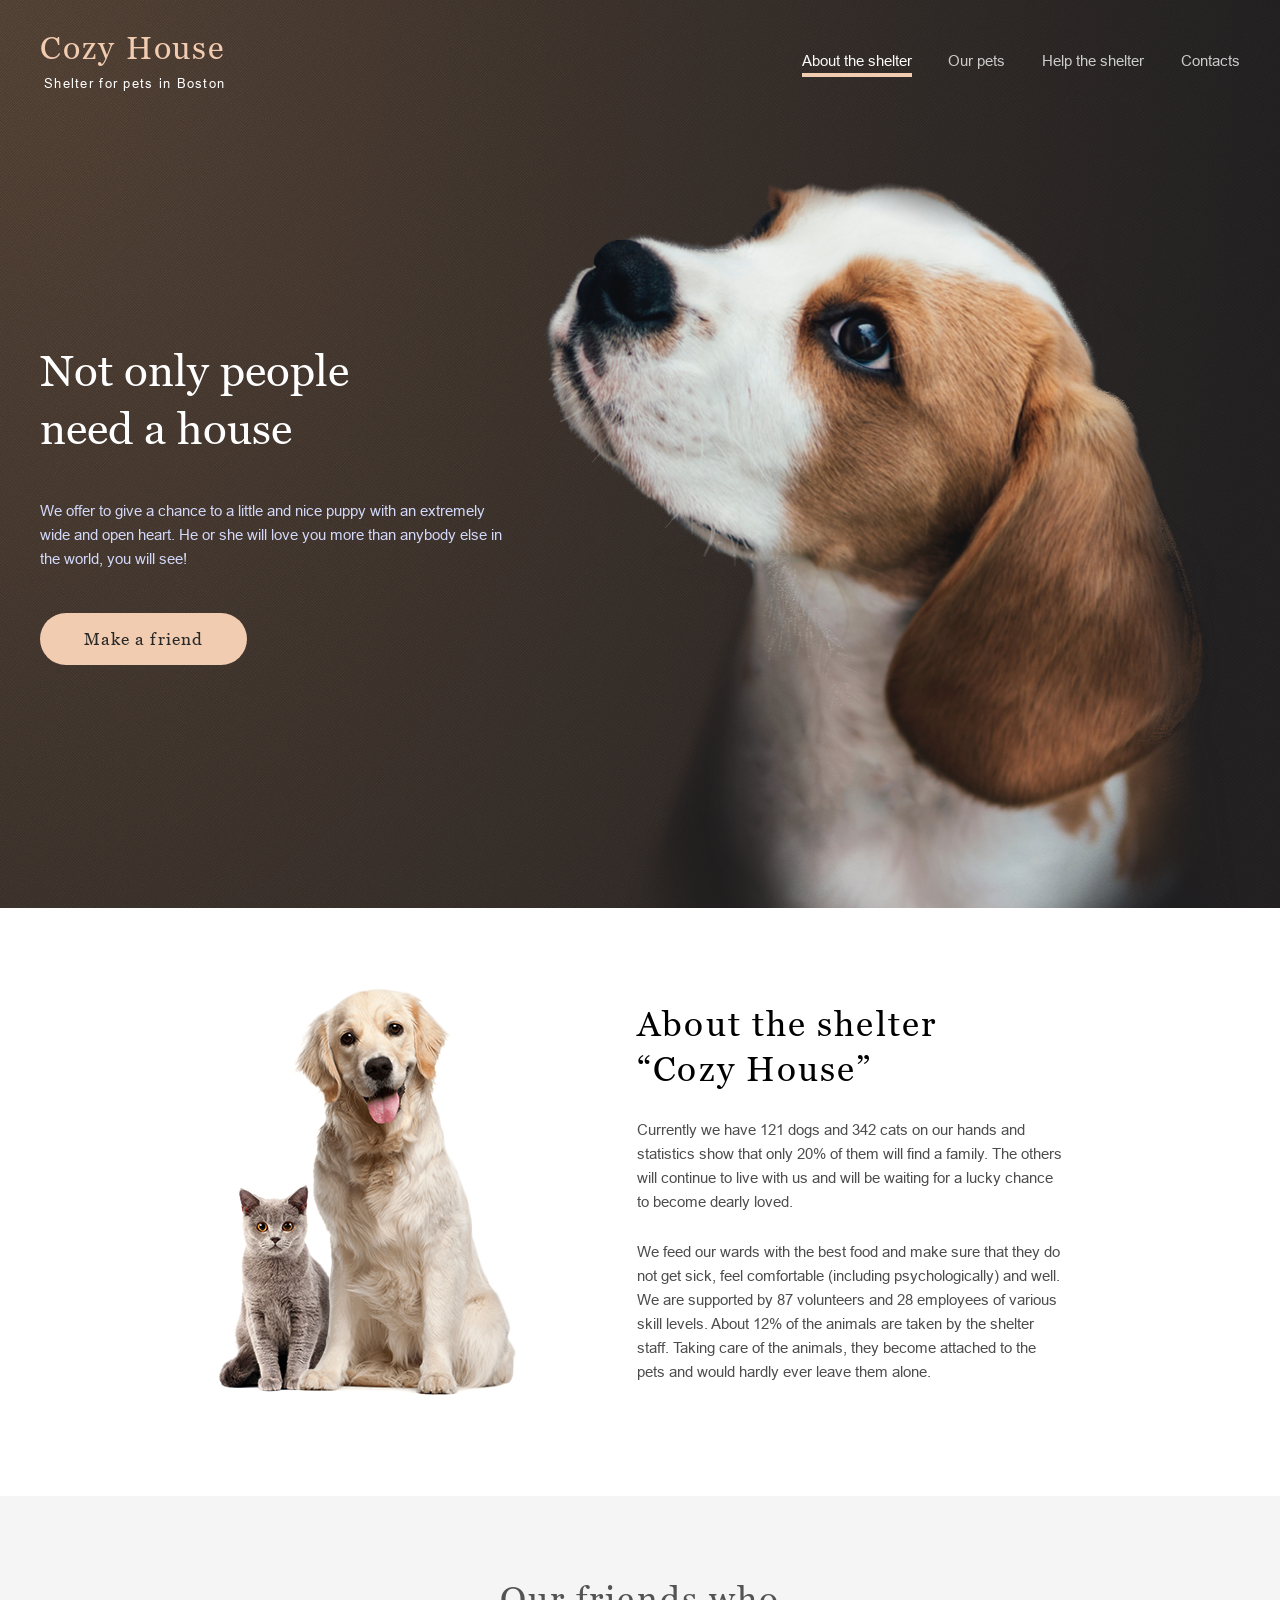
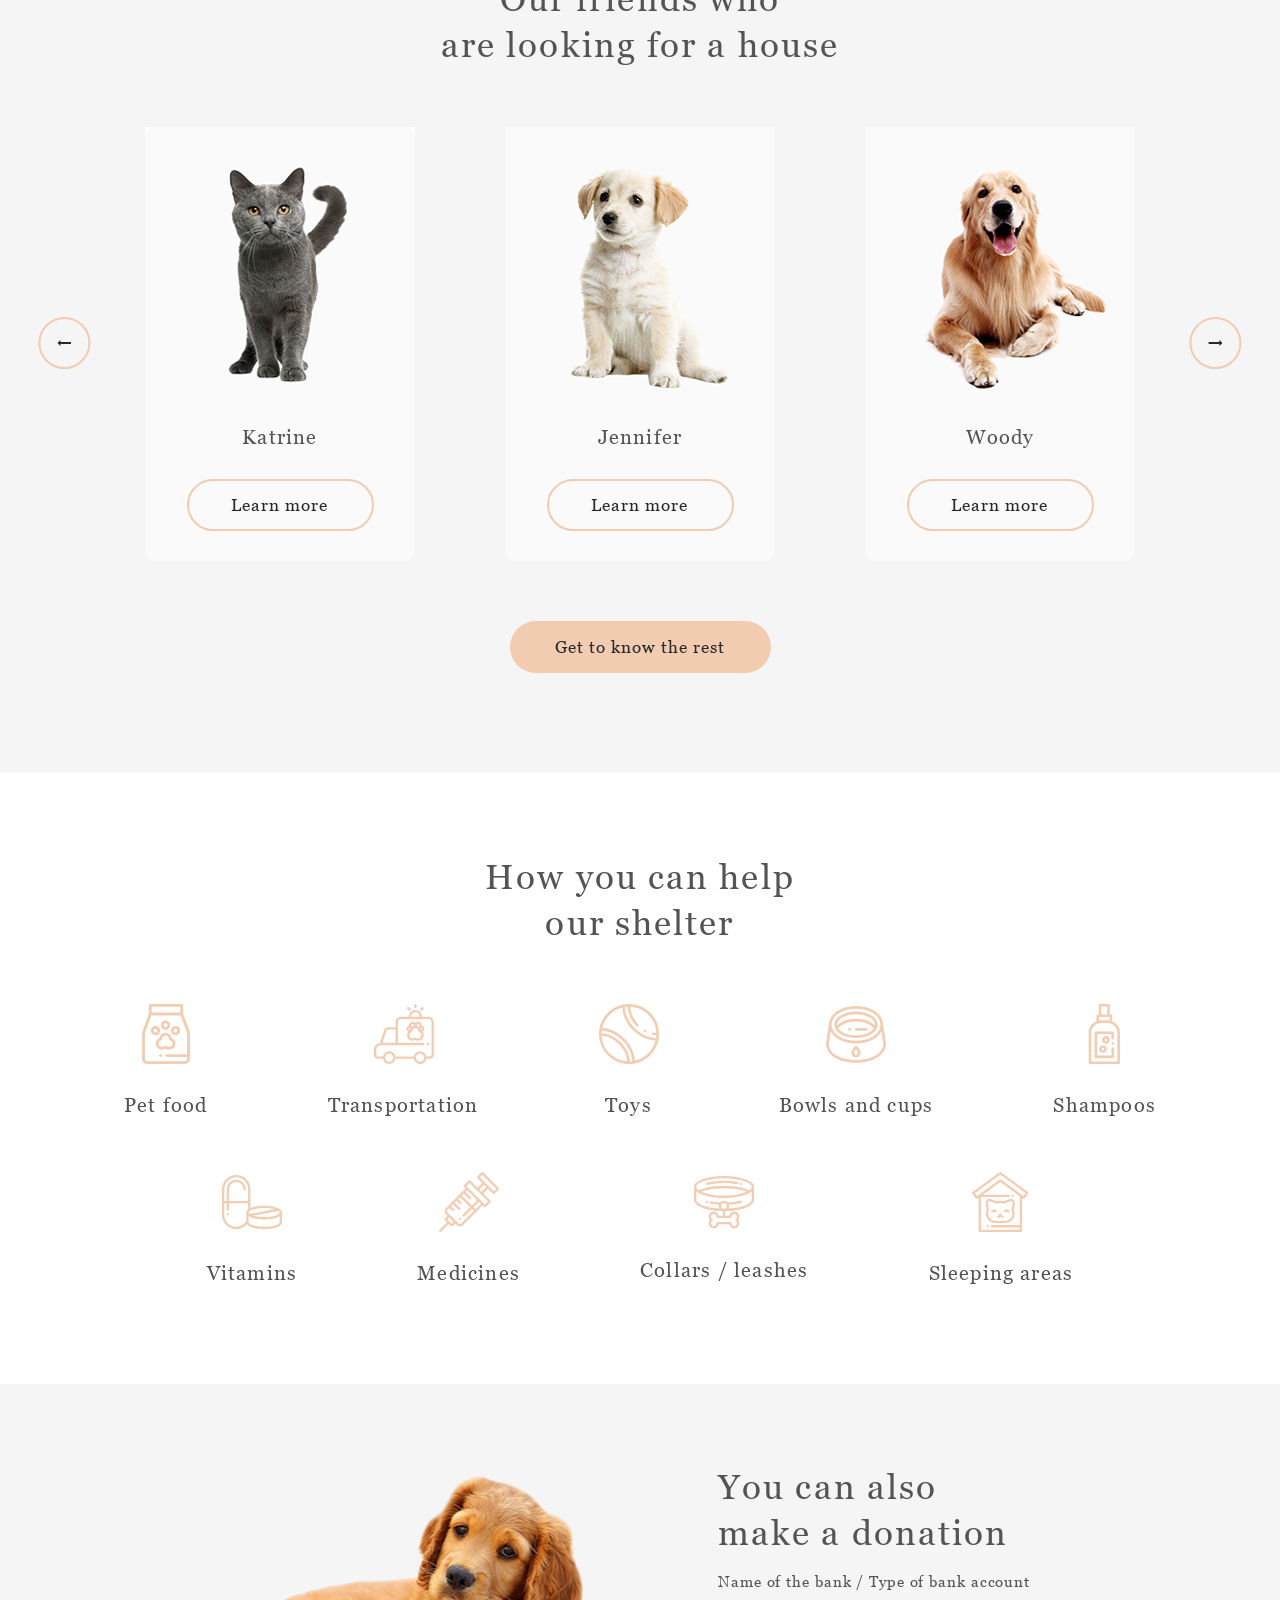
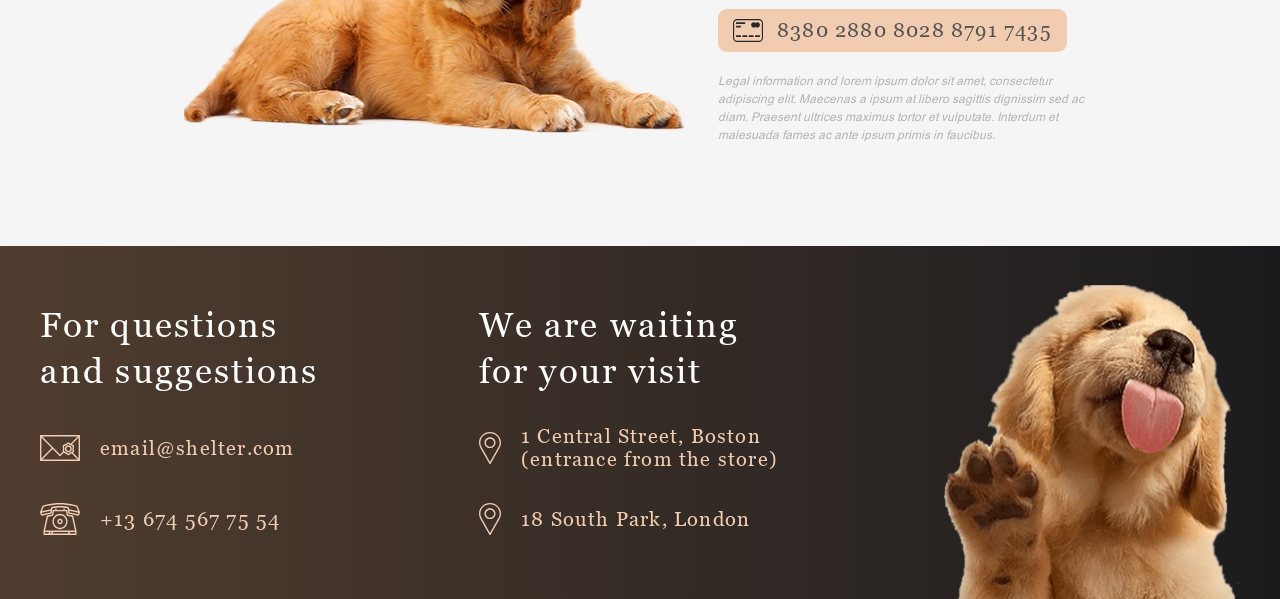
==== commit 474e99c8: "fix: slider images" ====
--- a/shelter/index.html
+++ b/shelter/index.html
@@ -117,8 +117,30 @@
           </div>
           <div class="slider__wrapper">
             <div class="pets__slider" id="pets__slider">
+              <!--pets__group1  -->
               <div class="pets__all pets__group1">
-                <!-- pets__group1 -->
+                <div class="pets__item">
+                  <div class="pets__pic">
+                    <img src="./assets/img/pets/katrine.png" alt="Katrine" />
+                  </div>
+                  <div class="pets__content">
+                    <div class="pets__label">
+                      <h3 class="pets__title">Katrine</h3>
+                      <button class="pets__btn button">Learn more</button>
+                    </div>
+                  </div>
+                </div>
+                <div class="pets__item">
+                  <div class="pets__pic">
+                    <img src="./assets/img/pets/jennifer.png" alt="jennifer" />
+                  </div>
+                  <div class="pets__content">
+                    <div class="pets__label">
+                      <h3 class="pets__title">Jennifer</h3>
+                      <button class="pets__btn button">Learn more</button>
+                    </div>
+                  </div>
+                </div>
                 <div class="pets__item">
                   <div class="pets__pic">
                     <img src="./assets/img/pets/woody.png" alt="Woody" />
@@ -130,6 +152,31 @@
                     </div>
                   </div>
                 </div>
+              </div>
+              <!-- pets__group2 -->
+              <div class="pets__all pets__group2">
+                <div class="pets__item">
+                  <div class="pets__pic">
+                    <img src="./assets/img/pets/katrine.png" alt="Katrine" />
+                  </div>
+                  <div class="pets__content">
+                    <div class="pets__label">
+                      <h3 class="pets__title">Katrine</h3>
+                      <button class="pets__btn button">Learn more</button>
+                    </div>
+                  </div>
+                </div>
+                <div class="pets__item">
+                  <div class="pets__pic">
+                    <img src="./assets/img/pets/jennifer.png" alt="jennifer" />
+                  </div>
+                  <div class="pets__content">
+                    <div class="pets__label">
+                      <h3 class="pets__title">Jennifer</h3>
+                      <button class="pets__btn button">Learn more</button>
+                    </div>
+                  </div>
+                </div>
                 <div class="pets__item">
                   <div class="pets__pic">
                     <img src="./assets/img/pets/woody.png" alt="Woody" />
@@ -141,53 +188,8 @@
                     </div>
                   </div>
                 </div>
-                <div class="pets__item">
-                  <div class="pets__pic">
-                    <img src="./assets/img/pets/woody.png" alt="Woody" />
-                  </div>
-                  <div class="pets__content">
-                    <div class="pets__label">
-                      <h3 class="pets__title">Woody</h3>
-                      <button class="pets__btn button">Learn more</button>
-                    </div>
-                  </div>
-                </div>
               </div>
-              <div class="pets__all pets__group2">
-                <div class="pets__item">
-                  <div class="pets__pic">
-                    <img src="./assets/img/pets/katrine.png" alt="Katrine" />
-                  </div>
-                  <div class="pets__content">
-                    <div class="pets__label">
-                      <h3 class="pets__title">Katrine</h3>
-                      <button class="pets__btn button">Learn more</button>
-                    </div>
-                  </div>
-                </div>
-                <div class="pets__item">
-                  <div class="pets__pic">
-                    <img src="./assets/img/pets/jennifer.png" alt="jennifer" />
-                  </div>
-                  <div class="pets__content">
-                    <div class="pets__label">
-                      <h3 class="pets__title">Jennifer</h3>
-                      <button class="pets__btn button">Learn more</button>
-                    </div>
-                  </div>
-                </div>
-                <div class="pets__item">
-                  <div class="pets__pic">
-                    <img src="./assets/img/pets/woody.png" alt="Woody" />
-                  </div>
-                  <div class="pets__content">
-                    <div class="pets__label">
-                      <h3 class="pets__title">Woody</h3>
-                      <button class="pets__btn button">Learn more</button>
-                    </div>
-                  </div>
-                </div>
-              </div>
+              <!-- pets__group3 -->
               <div class="pets__all pets__group3">
                 <div class="pets__item">
                   <div class="pets__pic">
--- a/shelter/style.css
+++ b/shelter/style.css
@@ -578,7 +578,7 @@
   /* padding: 40px 0 60px; */
   gap: 71px;
   position: relative;
-  left: -1060px;
+  /* left: -1060px; */
 }
 
 .pets__btns_container {
@@ -717,6 +717,8 @@
 }
 
 .pets-pic-4 {
+  background-position: 50% 50%;
+  background-size: cover;
   background-image: url(assets/img/pets/sophia.png);
 }
 
@@ -943,7 +945,7 @@
 
 .footer__contacts {
   /* margin-top: 41px; */
-  margin-bottom: 40px;
+  margin-bottom: 27px;
 }
 
 .footer__contactbox {
@@ -1005,3 +1007,102 @@
 .footer__contactbox-locations {
   margin-bottom: 32px;
 }
+/* -------- */
+/* our-pets */
+/* -------- */
+.our-pets .pets {
+  margin-top: 120px;
+}
+
+.our-pets .pets__slider {
+  padding: 0;
+  flex-wrap: wrap;
+  gap: 11px 40px;
+  max-width: 1200px;
+}
+.our-pets .pets__item {
+  margin: 20px 0 0 0;
+  padding-bottom: 30px;
+}
+
+.our-pets__slider__btns {
+  display: -webkit-box;
+  display: -ms-flexbox;
+  display: flex;
+  margin: 0 auto;
+  width: 340px;
+  -webkit-box-pack: justify;
+  -ms-flex-pack: justify;
+  justify-content: space-between;
+  margin-top: 57px;
+}
+
+.our-pets .slider__btn {
+  font-family: var(--ff-serif);
+  font-style: normal;
+  font-weight: 400;
+  font-size: 20px;
+  line-height: 115%;
+  display: flex;
+  align-items: center;
+  text-align: center;
+  letter-spacing: 0.06em;
+  color: hsl(var(--color-dark-s));
+}
+
+.our-pets .slider__btn-first--left {
+  border: 2px solid var(--color-dark-s);
+}
+
+.our-pets .slider__btn {
+  font-family: "Georgia";
+  font-style: normal;
+  font-weight: 400;
+  font-size: 20px;
+  line-height: 115%;
+  display: flex;
+  align-items: center;
+  text-align: center;
+  letter-spacing: 0.06em;
+  color: hsl(var(--color-dark-s));
+}
+
+.our-pets .slider__btn--left {
+  border: 2px solid hsl(var(--color-dark-s));
+}
+
+.our-pets .slider__btn-center {
+  background: hsl(var(--color-primary));
+  color: hsl(var(--color-dark-3xl));
+}
+
+.our-pets .slider__btn-right {
+  color: hsl(var(--color-dark-3xl));
+}
+
+.our-pets .header__navitem {
+  color: hsl(var(--color-dark-l));
+}
+.our-pets .header__navitem:hover {
+  color: hsl(var(--color-dark-3xl));
+}
+.our-pets .header__content {
+  padding-bottom: 30px;
+}
+.our-pets .header__burger-line,
+.our-pets .header__burger::before,
+.our-pets .header__burger::after {
+  background-color: #000;
+}
+
+.our-pets .pets__item {
+  margin-bottom: 0;
+  padding-bottom: 30px;
+}
+
+.slider__btn--left:disabled {
+  color: #cdcdcd;
+  cursor: unset;
+  background: #f6f6f6;
+  border: 2px solid #cdcdcd;
+}
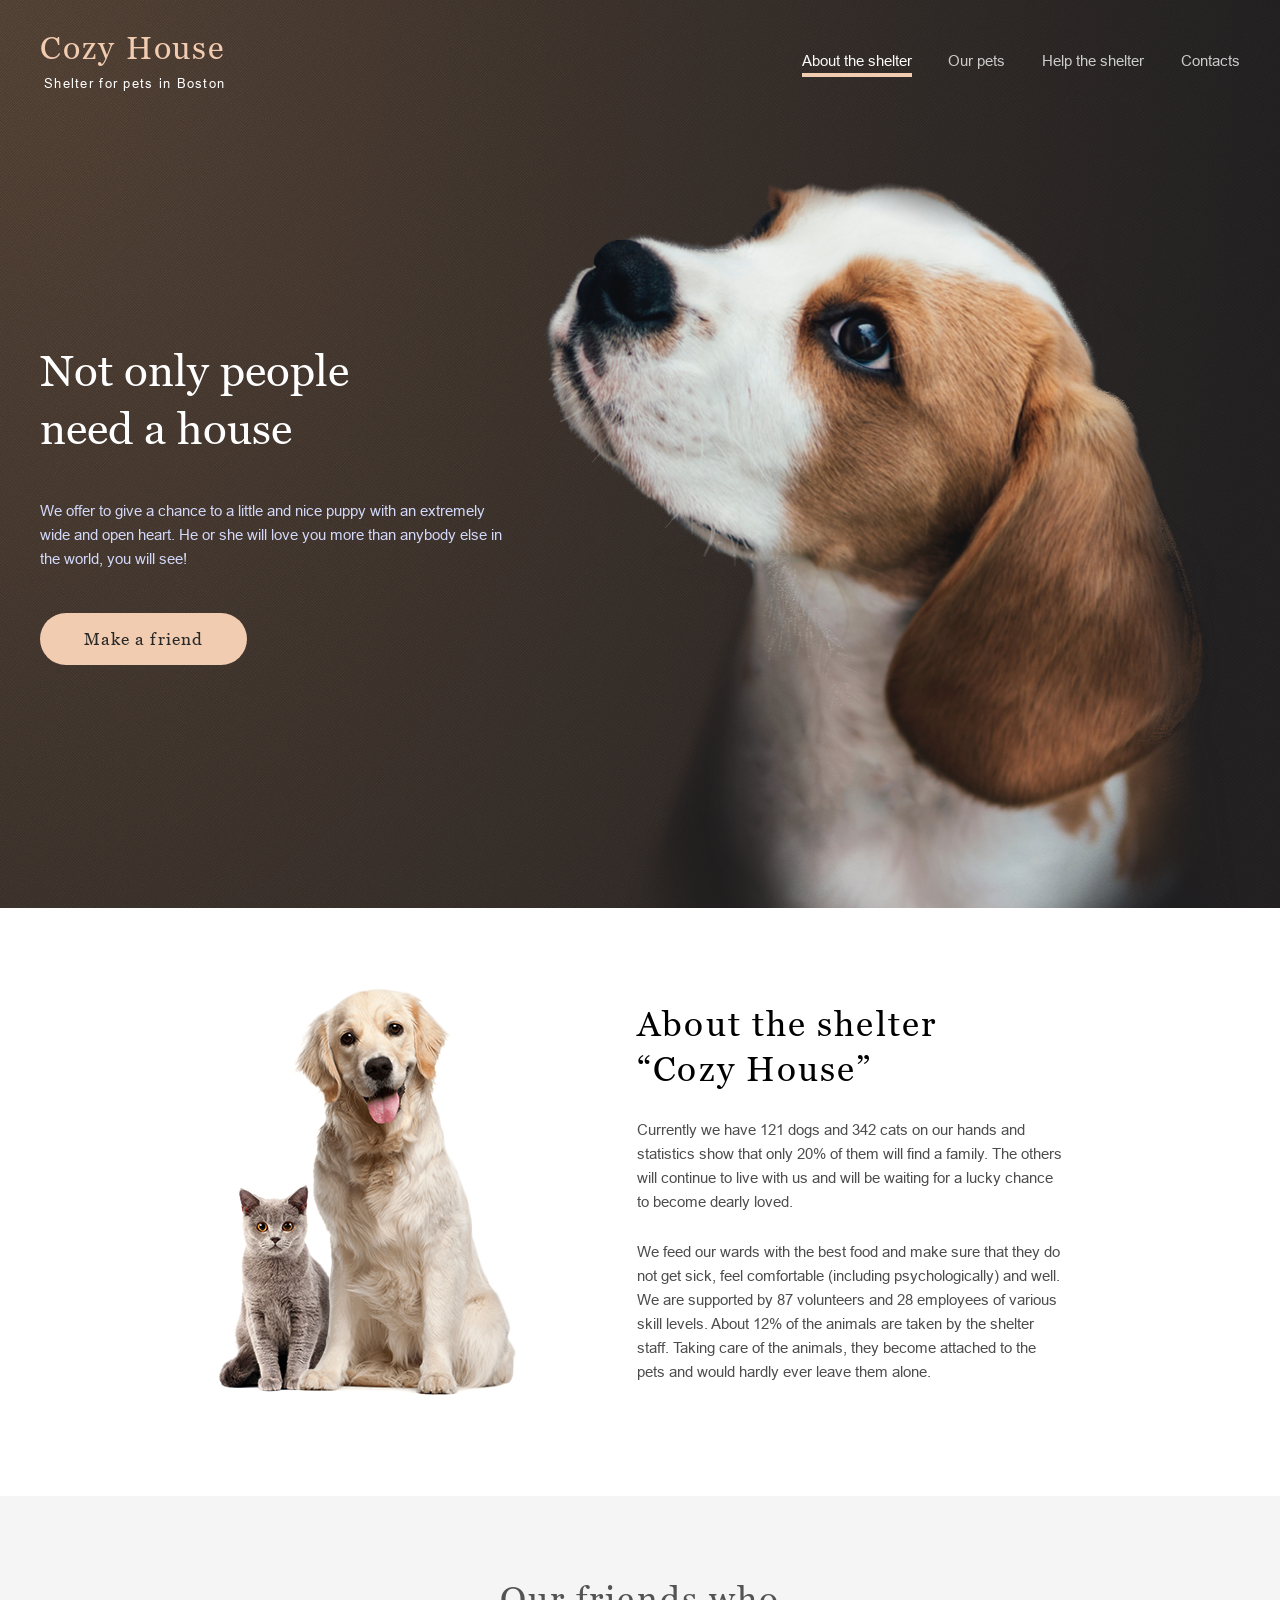
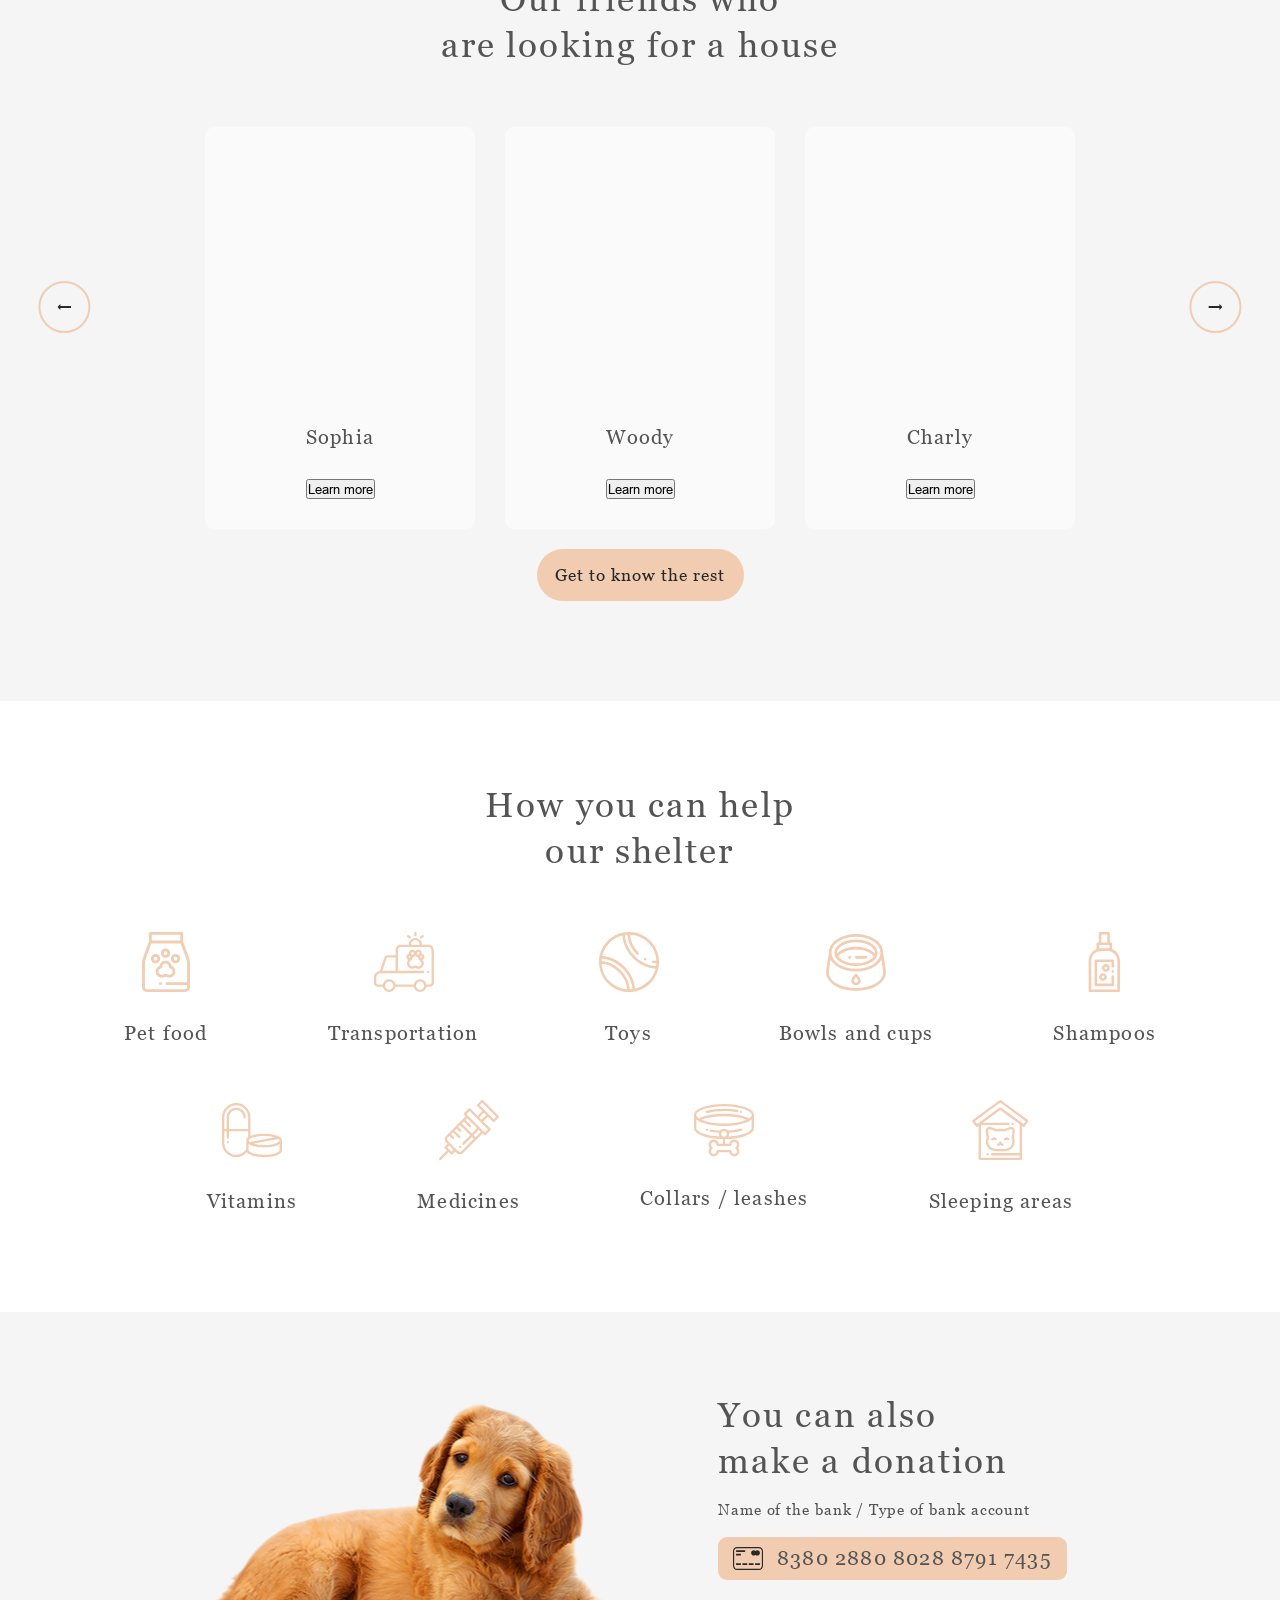
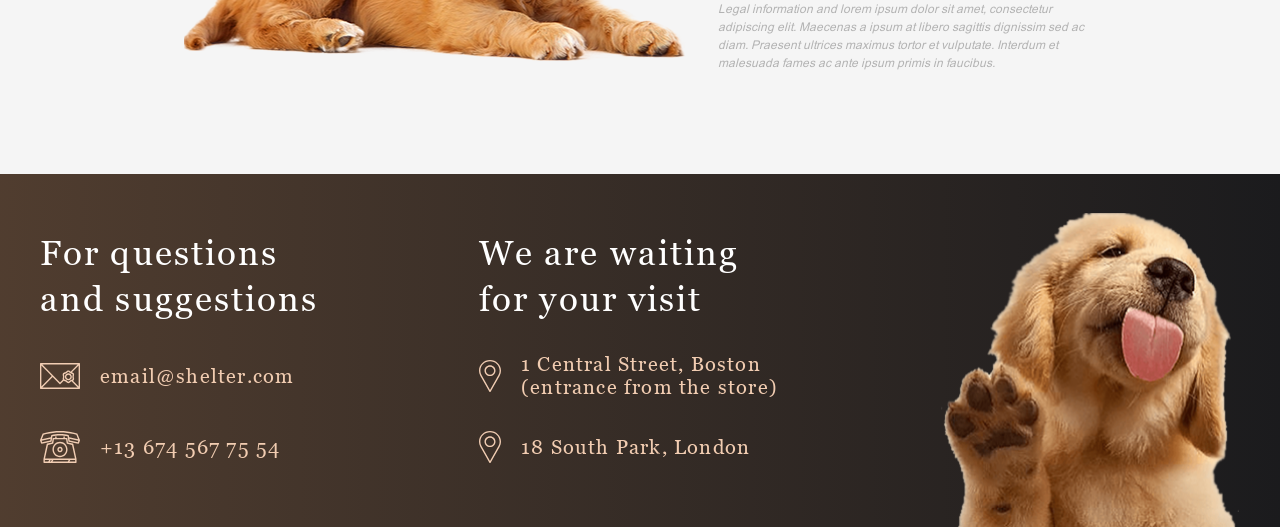
==== commit 83bf701b: "feat: add slider and pagination" ====
--- a/shelter/index.html
+++ b/shelter/index.html
@@ -17,8 +17,10 @@
       sizes="16x16"
       href="assets/favicons/favicon-32x32.png"
     />
-    <script src="app.js" defer></script>
-    <script src="slider.js" defer></script>
+    <script src="./js/app.js" defer></script>
+    <script src="./js/slider.js" defer></script>
+    <script src="./js/modal.js"></script>
+
     <title>Shelter | main page</title>
   </head>
   <body class="main-page">
@@ -392,5 +394,31 @@
         <img class="footer__dog" src="assets/img/footer-puppy.png" alt="" />
       </div>
     </footer>
+       <div class="modal__info">
+
+
+        <h2 class="modal__title"></h2>
+
+
+        <h3 class="modal__subtitle"></h3>
+
+
+        <p class="modal__description"></p>
+
+
+        <ul class="modal__list">
+
+        </ul>
+
+
+      </div>
+
+
+    </div>
+
+
+  </div>
+
+</div>
   </body>
 </html>
--- a/shelter/style.css
+++ b/shelter/style.css
@@ -327,8 +327,8 @@
   padding-top: 30px;
   padding-bottom: 26px;
 }
-
 .header__burger {
+  display: none;
   position: absolute;
   width: 30px;
   height: 30px;
@@ -336,13 +336,9 @@
   right: 44px;
   padding: 0;
   border: none;
-  -webkit-box-sizing: border-box;
-  box-sizing: border-box;
-  outline: none;
+  background: transparent;
   cursor: pointer;
-  background-color: transparent;
-  z-index: 3;
-  transition: all 2s;
+  z-index: 5;
 }
 .header__burger-line {
   position: relative;
@@ -377,34 +373,51 @@
   transition: all 2s;
 }
 
-.header__burger--hiden {
-  display: none;
-}
-
-.pets__all {
-  display: flex;
-  align-items: center;
-  justify-content: center;
-  column-gap: 90px;
-}
-.pets__label {
-  display: flex;
-  align-items: center;
-  flex-direction: column;
-}
-.pets__img {
-  flex: 1 1 auto;
-  position: relative;
-  overflow: hidden;
-  width: 270px;
-  height: 270px;
-}
-
-.pets__img img {
-  width: 100%;
-  position: relative;
-  border-radius: 9px 9px 0px 0px;
-  transition: all 0.5s ease;
+@media (width: 767px) {
+  .header__content {
+    width: 99%;
+  }
+}
+@media (max-width: 767px) {
+  .header__burger {
+    display: block;
+  }
+  body {
+    overflow-x: hidden;
+  }
+  .header__navlist {
+    display: flex;
+    width: 90%;
+    height: 50%;
+    margin: 0 auto;
+    text-align: center;
+    flex-direction: column;
+    padding-top: 114px;
+    gap: 2.5rem;
+  }
+
+  .header__navcontainer {
+    align-items: center;
+    background: #292929;
+    position: fixed;
+    width: 320px;
+    top: 0;
+    left: 100%;
+    bottom: 0;
+    z-index: 3;
+    transform: translateX(0);
+    transition: all 2s;
+  }
+
+  .header__navcontainer-open {
+    transform: translateX(-100%);
+  }
+  /* .header__content {
+    width: 94%;
+  } */
+  .header__navitem {
+    font-size: 32px;
+  }
 }
 
 /* hero */
@@ -479,6 +492,81 @@
   margin-top: 42px;
   padding-right: 10px;
 }
+
+@media (max-width: 70rem) {
+  .hero__content {
+    flex-direction: column;
+    align-items: center;
+  }
+  .hero__img {
+    height: 593px;
+    width: 569px;
+    margin-top: 77px;
+    align-self: flex-end;
+  }
+  .hero__text_flow * {
+    margin-top: 2.5rem;
+  }
+  .hero__text {
+    width: 65%;
+    margin-top: 111px;
+    display: flex;
+    flex-direction: column;
+  }
+  .btn__hero {
+    align-self: center;
+  }
+  .hero__text__description {
+    padding-right: 0;
+  }
+}
+@media (max-width: 768px) {
+  .container {
+    padding: 0 30px;
+  }
+}
+@media (max-width: 40rem) {
+  .container {
+    padding: 0 10px;
+  }
+  .hero__content {
+    gap: 6.71rem;
+  }
+  .hero__text {
+    align-items: center;
+    width: 100%;
+    margin-top: 111px;
+  }
+  .hero__text__title {
+    font-size: 1.8rem;
+    text-align: center;
+    line-height: 32.5px;
+  }
+  .hero__text_flow * {
+    margin-top: 2.5rem;
+  }
+  .hero__text__description {
+    padding-right: 0;
+    text-align: center;
+  }
+  .hero__img {
+    height: 271px;
+    width: 260px;
+    margin-top: 0;
+    align-self: flex-end;
+    margin-left: 37px;
+    align-self: auto;
+  }
+
+  @media (max-width: 325px) {
+    .header__content {
+      padding: 0 20px;
+    }
+    .header__burger {
+      right: 20px;
+    }
+  }
+}
 /* about */
 
 .about__container {
@@ -542,6 +630,54 @@
   /* width: 77%; */
 }
 
+@media (max-width: 70rem) {
+  .about__container {
+    flex-direction: column;
+    gap: 4.8rem;
+    /* padding-left: 0; */
+  }
+  .about__img__box {
+    order: 2;
+    margin-right: 0;
+  }
+
+  .about__content {
+    order: 1;
+    width: 61%;
+  }
+
+  .about__title {
+    width: 90%;
+  }
+  .about__text {
+    width: 100%;
+  }
+}
+
+@media (max-width: 40rem) {
+  .about__title {
+    font-size: 1.56rem;
+    text-align: center;
+    width: 100%;
+  }
+  .about__container {
+    padding-top: 45px;
+    padding-bottom: 45px;
+    gap: 2.3rem;
+  }
+  .about__content {
+    order: 1;
+    width: 90%;
+  }
+  .about__text {
+    text-align: justify;
+    margin-top: 23px;
+  }
+  .about__img__box {
+    width: 260px;
+    height: 353.6px;
+  }
+}
 /* pets */
 .pets {
   background: hsl(var(--color-light-l));
@@ -646,6 +782,31 @@
   cursor: pointer;
 }
 
+.pets__all {
+  display: flex;
+  align-items: center;
+  justify-content: center;
+  column-gap: 90px;
+}
+.pets__label {
+  display: flex;
+  align-items: center;
+  flex-direction: column;
+}
+.pets__img {
+  flex: 1 1 auto;
+  position: relative;
+  overflow: hidden;
+  width: 270px;
+  height: 270px;
+}
+
+.pets__img img {
+  width: 100%;
+  position: relative;
+  border-radius: 9px 9px 0px 0px;
+  transition: all 0.5s ease;
+}
 @keyframes move-right {
   from {
     left: -990px;
@@ -704,7 +865,50 @@
   color: hsl(var(--color-dark-l));
   margin: 29px 0 30px;
 }
-.pets-pic-1 {
+
+.slider__wrapper {
+  overflow: hidden;
+}
+
+.pets__slider {
+  display: flex;
+}
+
+.pets__all {
+  min-width: 100%;
+  display: flex;
+  gap: 30px;
+}
+
+.transition-right {
+  animation: moveRight 0.5s;
+}
+
+.transition-left {
+  animation: moveLeft 0.5s;
+}
+
+@keyframes moveRight {
+  from {
+    transform: translateX(0);
+  }
+
+  to {
+    transform: translateX(-100%);
+  }
+}
+
+@keyframes moveLeft {
+  from {
+    transform: translateX(0);
+  }
+
+  to {
+    transform: translateX(100%);
+  }
+}
+
+/* .pets-pic-1 {
   background-image: url(assets/img/pets/katrine.png);
 }
 
@@ -779,8 +983,76 @@
   margin-top: 40px;
   transition: all 0.5s ease;
 }
-
+@media (max-width: 1120px) {
+  .slider__wrapper {
+    width: 580px;
+  }
+}
+@media (max-width: 639px) {
+  .slider__wrapper {
+    width: 300px;
+  }
+}
+@media (max-width: 1120px) {
+  .pets__slider {
+    column-gap: 40px;
+  }
+  .pets__all {
+    column-gap: 40px;
+  }
+}
+@media (max-width: 639px) {
+  .pets__slider {
+    left: -310px;
+    padding: 0 15px;
+  }
+}
+@media (max-width: 70rem) {
+  .pets__item:nth-last-child(1) {
+    display: none;
+  }
+
+  .pets__slider__btns {
+    width: 93%;
+    top: 52%;
+  }
+  .pets-h2 {
+    width: 65%;
+  }
+}
+
+@media (max-width: 40rem) {
+  .pets-h2 {
+    margin-bottom: 20px;
+  }
+  .pets__container {
+    padding-top: 40px;
+    padding-bottom: 40px;
+  }
+  .section__title {
+    font-size: 25px;
+  }
+  .pets__item:nth-last-child(2) {
+    display: none;
+  }
+
+  .pets__slider__btns {
+    width: 57%;
+    top: 80%;
+  }
+  .pets-h2 {
+    width: 100%;
+  }
+
+  .btn__pets {
+    margin-top: 98px;
+  }
+} */
 /* help */
+.no-click {
+  pointer-events: none;
+  cursor: default;
+}
 
 .help__container {
   display: flex;
@@ -824,6 +1096,49 @@
   letter-spacing: 0.06em;
   color: hsl(var(--color-dark-l));
   margin-top: 30px;
+}
+
+@media (max-width: 70rem) {
+  .help__item {
+    width: 170px;
+    margin-right: 30px;
+    margin-left: 30px;
+  }
+  .help__title {
+    width: 50%;
+  }
+}
+
+@media (max-width: 40rem) {
+  .help__title {
+    width: 75%;
+    line-height: 32.5px;
+  }
+  .help__container {
+    padding-top: 44px;
+    padding-bottom: 12px;
+  }
+  .help__item {
+    width: 139px;
+    margin: 0;
+    margin-bottom: 30px;
+  }
+  .help__item img {
+    width: 50px;
+    height: 50px;
+    margin-bottom: 16px;
+  }
+  .help__text {
+    font-size: 15px;
+    line-height: 110%;
+    letter-spacing: 0.06em;
+    margin-top: 5px;
+  }
+
+  .help__icons {
+    padding-top: 40px;
+    justify-content: space-between;
+  }
 }
 
 /* donations */
@@ -911,6 +1226,59 @@
   color: hsl(var(--color-dark-l));
   padding-left: 14px;
 }
+
+@media (max-width: 60rem) {
+  .donation__container {
+    flex-direction: column;
+    gap: 3.78rem;
+    padding-bottom: 99px;
+  }
+  .donation__content {
+    order: 1;
+    max-width: 68%;
+  }
+  .donation__img__box {
+    order: 2;
+    margin-left: 0;
+  }
+  .donation__subtitle {
+    margin-top: 1.4rem;
+  }
+}
+
+@media (max-width: 40rem) {
+  .donation__container {
+    gap: 3rem;
+    padding-top: 40px;
+    padding-bottom: 40px;
+    width: 92%;
+  }
+  .donation__img__box {
+    width: 252px;
+    height: 132px;
+    margin: 0 auto;
+  }
+  .donation__content {
+    max-width: 100%;
+  }
+
+  .donation__bank {
+    margin: 22px 0;
+    padding: 9px 15px;
+    width: 281px;
+    font-size: 15px;
+    margin-left: -4px;
+  }
+
+  .donation__subtitle {
+    width: 100%;
+    letter-spacing: 0;
+  }
+
+  .donation__title {
+    text-align: center;
+  }
+}
 /* footer */
 
 .footer {
@@ -964,6 +1332,7 @@
   display: flex;
   align-items: center;
 }
+
 /* .footer__contactbox-locations {
     margin-top: 15px;
     margin-bottom: 15px;
@@ -1007,6 +1376,106 @@
 .footer__contactbox-locations {
   margin-bottom: 32px;
 }
+
+@media (max-width: 60rem) {
+  .footer__container {
+    width: 91%;
+    padding-top: 13px;
+  }
+  .footer__dog {
+    padding-top: 21px;
+    margin: 0 auto;
+  }
+  .footer__contactbox {
+    margin: 39px 0 34px;
+    display: flex;
+    align-items: center;
+  }
+  .footer__title {
+    color: hsl(var(--color-light-xl));
+    text-align: left;
+    margin-top: 17px;
+    margin-bottom: 32px;
+  }
+  .footer__locations {
+    margin: -1px 0 12px;
+    display: flex;
+    align-items: start;
+    flex-direction: column;
+  }
+  .footer__contactbox-locations {
+    display: flex;
+    align-items: center;
+    margin-bottom: 33px;
+  }
+  .footer__contacts {
+    margin-top: 0px;
+    margin-bottom: 12px;
+  }
+}
+
+@media (max-width: 40rem) {
+  .footer__container {
+    width: 100%;
+    padding-top: 12px;
+    flex-direction: column;
+    align-items: center;
+  }
+  .footer__title {
+    text-align: center;
+    margin-top: 9px;
+    margin-bottom: 26px;
+  }
+
+  .footer__contacts {
+    display: flex;
+    flex-direction: column;
+    align-items: center;
+  }
+  .footer__contactbox {
+    margin-top: 15px;
+    margin-bottom: 23px;
+  }
+  .footer__contacts {
+    margin-top: 10px;
+    margin-bottom: 10px;
+    width: 100%;
+  }
+  .footer__contactbox-locations {
+    margin-top: 10px;
+    margin-bottom: 28px;
+  }
+  .footer__contactbox-locations {
+    /* margin-top: 10px;
+    margin-bottom: 10px; */
+    width: 100%;
+  }
+  .footer__locations {
+    display: flex;
+    flex-direction: column;
+    align-items: flex-start;
+  }
+  .footer__locations {
+    margin-top: -1px;
+    margin: -2px 0 13px;
+  }
+
+  .footer__locations-title {
+    width: 85%;
+    align-self: center;
+  }
+
+  .footer__dog {
+    padding-top: 0px;
+    width: 260px;
+    height: 269px;
+  }
+  .footer__contactbox-locations {
+    margin-top: 11px;
+    margin-bottom: 29px;
+    width: 100%;
+  }
+}
 /* -------- */
 /* our-pets */
 /* -------- */
@@ -1106,3 +1575,77 @@
   background: #f6f6f6;
   border: 2px solid #cdcdcd;
 }
+
+@media (max-width: 70rem) {
+  .our-pets .pets-h2 {
+    width: 62%;
+    margin-bottom: 14px;
+  }
+
+  .our-pets .pets__item:nth-last-child(2) {
+    display: none;
+  }
+  .our-pets .pets__item:nth-last-child(1) {
+    display: none;
+    background: red;
+  }
+
+  .our-pets__slider__btns {
+    margin-top: 39px;
+  }
+
+  .our-pets .pets__container {
+    padding-bottom: 74px;
+  }
+}
+
+@media (max-width: 768rem) {
+  .our-pets .pets-h2 {
+    width: 65%;
+    margin-bottom: 10px;
+  }
+
+  .our-pets__slider__btns {
+    max-width: 335px;
+  }
+  .our-pets .pets__container {
+    padding-bottom: 77px;
+  }
+  .our-pets .pets__slider {
+    justify-content: center;
+  }
+}
+
+@media (max-width: 40rem) {
+  .our-pets .pets-h2 {
+    width: 96%;
+    margin-bottom: 10px;
+  }
+  .our-pets .pets__slider {
+    left: 0;
+  }
+
+  .our-pets .pets__item {
+    margin: 34px 0 0 0;
+    padding-bottom: 16px;
+  }
+
+  .our-pets .pets__item:nth-last-child(3) {
+    display: none;
+  }
+  .our-pets .pets__item:nth-last-child(4) {
+    display: none;
+  }
+  .our-pets .pets__item:nth-last-child(5) {
+    display: none;
+  }
+  .our-pets__slider__btns {
+    max-width: 300px;
+  }
+  .our-pets .pets__container {
+    padding-bottom: 42px;
+  }
+  .our-pets__slider__btns {
+    margin-top: 55px;
+  }
+}
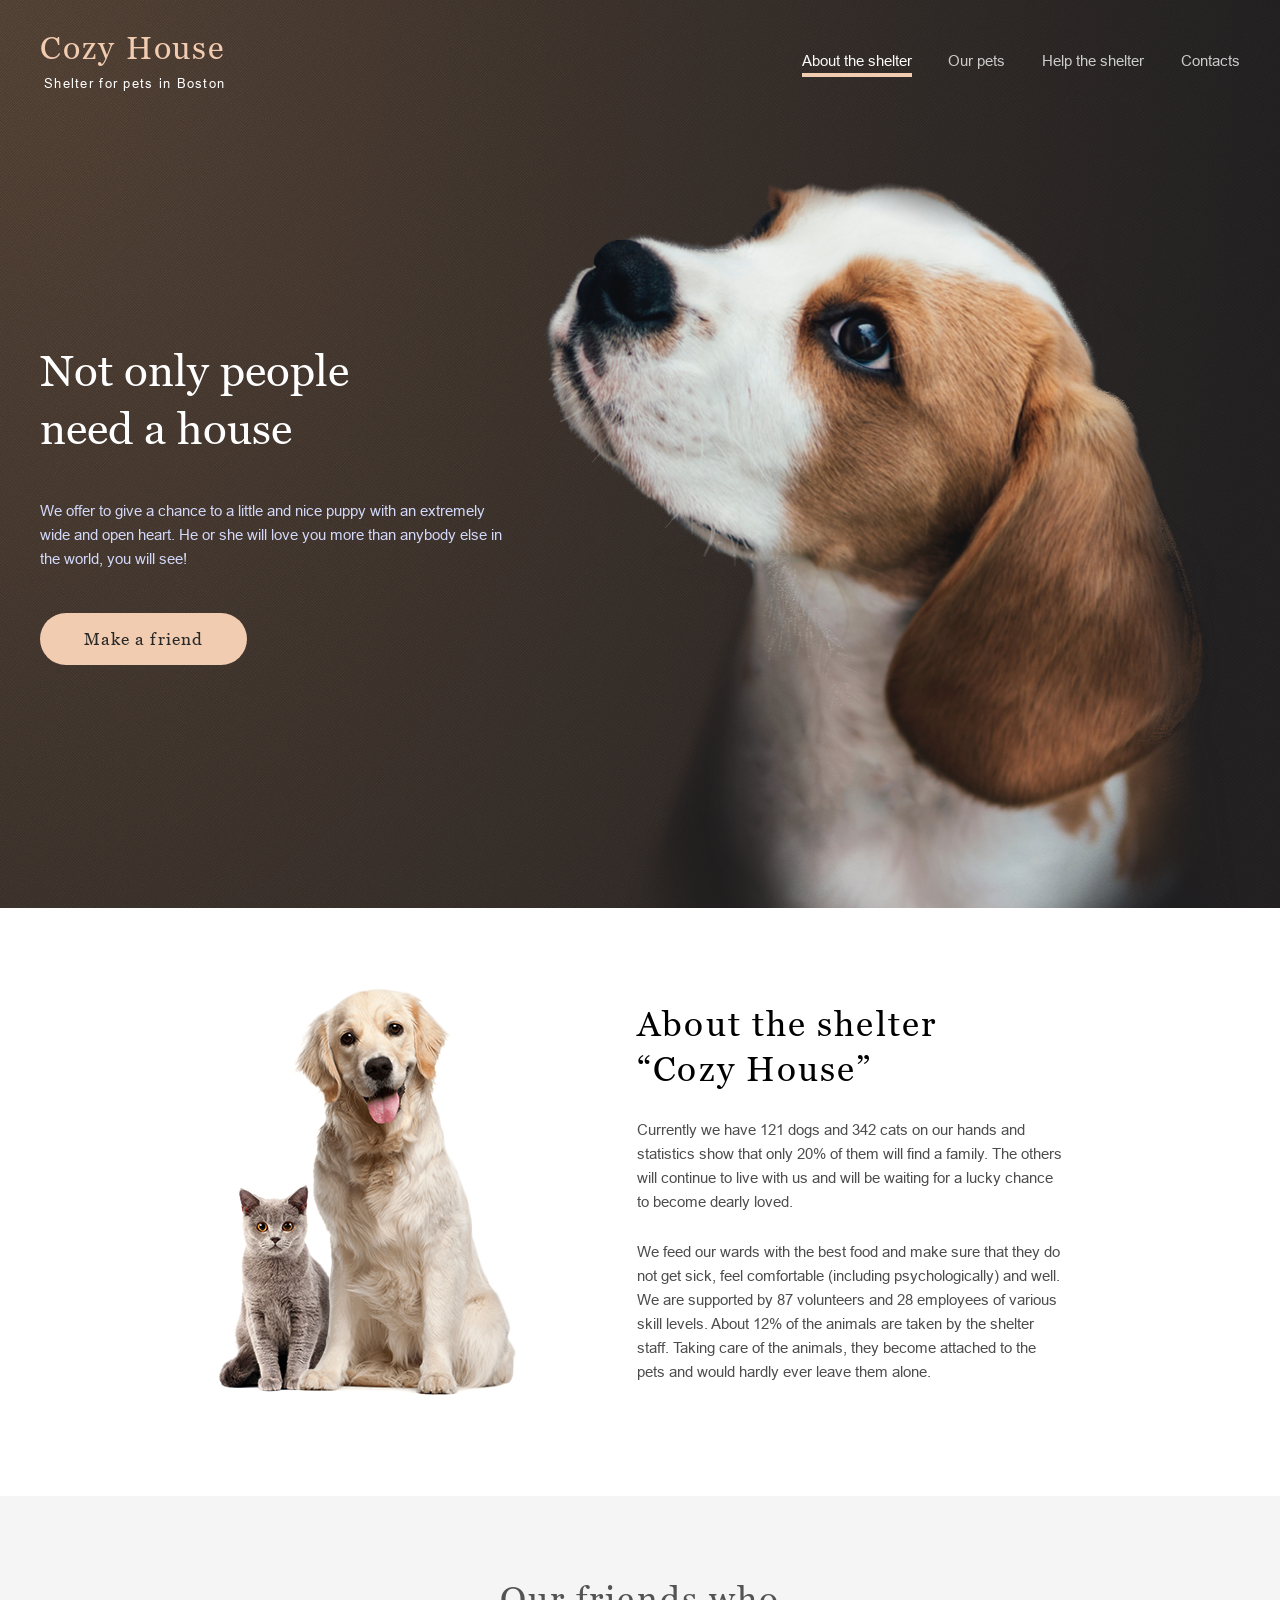
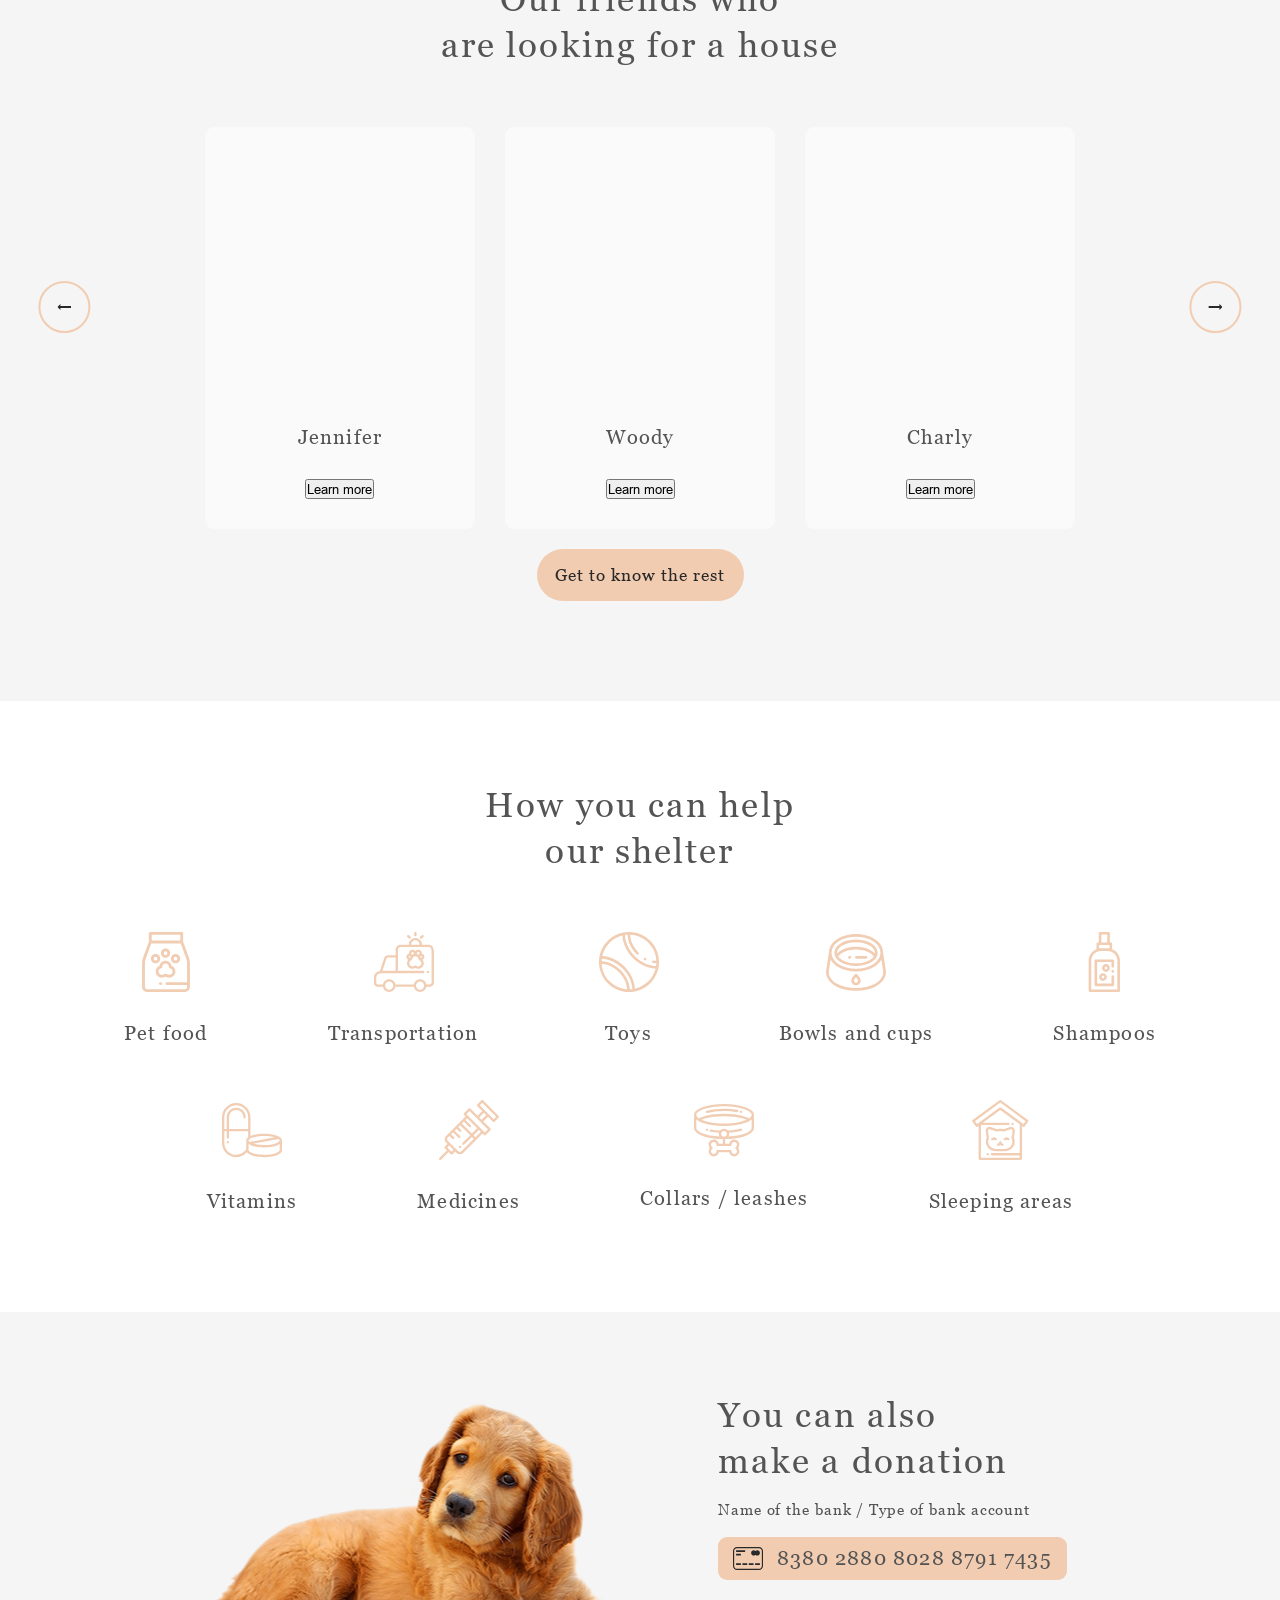
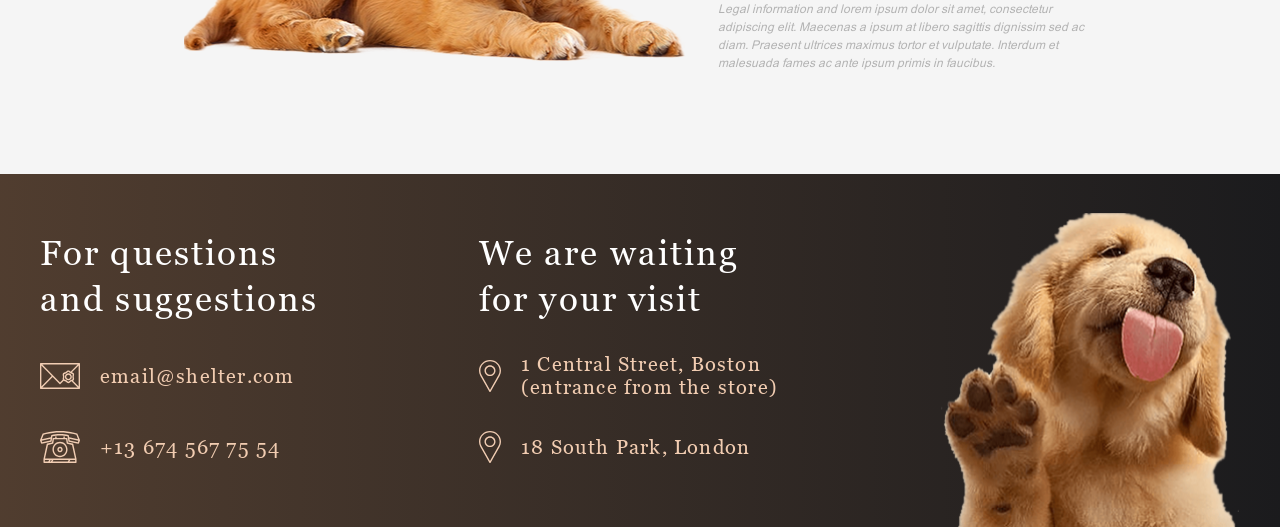
==== commit 6ffe653b: "feat: add modal" ====
--- a/shelter/index.html
+++ b/shelter/index.html
@@ -19,7 +19,7 @@
     />
     <script src="./js/app.js" defer></script>
     <script src="./js/slider.js" defer></script>
-    <script src="./js/modal.js"></script>
+    <script src="./js/modal.js" defer></script>
 
     <title>Shelter | main page</title>
   </head>
@@ -119,114 +119,11 @@
           </div>
           <div class="slider__wrapper">
             <div class="pets__slider" id="pets__slider">
-              <!--pets__group1  -->
-              <div class="pets__all pets__group1">
-                <div class="pets__item">
-                  <div class="pets__pic">
-                    <img src="./assets/img/pets/katrine.png" alt="Katrine" />
-                  </div>
-                  <div class="pets__content">
-                    <div class="pets__label">
-                      <h3 class="pets__title">Katrine</h3>
-                      <button class="pets__btn button">Learn more</button>
-                    </div>
-                  </div>
-                </div>
-                <div class="pets__item">
-                  <div class="pets__pic">
-                    <img src="./assets/img/pets/jennifer.png" alt="jennifer" />
-                  </div>
-                  <div class="pets__content">
-                    <div class="pets__label">
-                      <h3 class="pets__title">Jennifer</h3>
-                      <button class="pets__btn button">Learn more</button>
-                    </div>
-                  </div>
-                </div>
-                <div class="pets__item">
-                  <div class="pets__pic">
-                    <img src="./assets/img/pets/woody.png" alt="Woody" />
-                  </div>
-                  <div class="pets__content">
-                    <div class="pets__label">
-                      <h3 class="pets__title">Woody</h3>
-                      <button class="pets__btn button">Learn more</button>
-                    </div>
-                  </div>
-                </div>
-              </div>
-              <!-- pets__group2 -->
-              <div class="pets__all pets__group2">
-                <div class="pets__item">
-                  <div class="pets__pic">
-                    <img src="./assets/img/pets/katrine.png" alt="Katrine" />
-                  </div>
-                  <div class="pets__content">
-                    <div class="pets__label">
-                      <h3 class="pets__title">Katrine</h3>
-                      <button class="pets__btn button">Learn more</button>
-                    </div>
-                  </div>
-                </div>
-                <div class="pets__item">
-                  <div class="pets__pic">
-                    <img src="./assets/img/pets/jennifer.png" alt="jennifer" />
-                  </div>
-                  <div class="pets__content">
-                    <div class="pets__label">
-                      <h3 class="pets__title">Jennifer</h3>
-                      <button class="pets__btn button">Learn more</button>
-                    </div>
-                  </div>
-                </div>
-                <div class="pets__item">
-                  <div class="pets__pic">
-                    <img src="./assets/img/pets/woody.png" alt="Woody" />
-                  </div>
-                  <div class="pets__content">
-                    <div class="pets__label">
-                      <h3 class="pets__title">Woody</h3>
-                      <button class="pets__btn button">Learn more</button>
-                    </div>
-                  </div>
-                </div>
-              </div>
-              <!-- pets__group3 -->
-              <div class="pets__all pets__group3">
-                <div class="pets__item">
-                  <div class="pets__pic">
-                    <img src="./assets/img/pets/katrine.png" alt="Katrine" />
-                  </div>
-                  <div class="pets__content">
-                    <div class="pets__label">
-                      <h3 class="pets__title">Katrine</h3>
-                      <button class="pets__btn button">Learn more</button>
-                    </div>
-                  </div>
-                </div>
-                <div class="pets__item">
-                  <div class="pets__pic">
-                    <img src="./assets/img/pets/jennifer.png" alt="jennifer" />
-                  </div>
-                  <div class="pets__content">
-                    <div class="pets__label">
-                      <h3 class="pets__title">Jennifer</h3>
-                      <button class="pets__btn button">Learn more</button>
-                    </div>
-                  </div>
-                </div>
-                <div class="pets__item">
-                  <div class="pets__pic">
-                    <img src="./assets/img/pets/woody.png" alt="Woody" />
-                  </div>
-                  <div class="pets__content">
-                    <div class="pets__label">
-                      <h3 class="pets__title">Woody</h3>
-                      <button class="pets__btn button">Learn more</button>
-                    </div>
-                  </div>
-                </div>
-              </div>
+              <div class="pets__all pets__group1"></div>
+
+              <div class="pets__all pets__group2"></div>
+
+              <div class="pets__all pets__group3"></div>
             </div>
           </div>
           <a href="pets/index.html" class="btn btn__pets"
@@ -394,31 +291,24 @@
         <img class="footer__dog" src="assets/img/footer-puppy.png" alt="" />
       </div>
     </footer>
-       <div class="modal__info">
-
-
-        <h2 class="modal__title"></h2>
-
-
-        <h3 class="modal__subtitle"></h3>
-
-
-        <p class="modal__description"></p>
-
-
-        <ul class="modal__list">
-
-        </ul>
-
-
+    <div class="modal">
+      <div class="modal__wrapper">
+        <button class="modal__close">×</button>
+
+        <div class="modal__content">
+          <div class="modal__img"></div>
+
+          <div class="modal__info">
+            <h2 class="modal__title"></h2>
+
+            <h3 class="modal__subtitle"></h3>
+
+            <p class="modal__description"></p>
+
+            <ul class="modal__list"></ul>
+          </div>
+        </div>
       </div>
-
-
     </div>
-
-
-  </div>
-
-</div>
   </body>
 </html>
--- a/shelter/style.css
+++ b/shelter/style.css
@@ -1649,3 +1649,124 @@
     margin-top: 55px;
   }
 }
+.modal {
+  position: fixed;
+
+  left: 0;
+  top: 0;
+
+  width: 100%;
+  height: 100%;
+
+  background: rgba(0, 0, 0, 0.6);
+
+  display: flex;
+
+  align-items: center;
+  justify-content: center;
+
+  opacity: 0;
+
+  visibility: hidden;
+
+  transition: 0.3s;
+
+  z-index: 100;
+}
+
+.modal.active {
+  opacity: 1;
+
+  visibility: visible;
+}
+
+.modal__wrapper {
+  background: #fff;
+
+  border-radius: 20px;
+
+  max-width: 900px;
+
+  width: 90%;
+
+  position: relative;
+
+  padding: 50px;
+}
+
+.modal__close {
+  position: absolute;
+
+  right: -50px;
+
+  top: -50px;
+
+  width: 50px;
+  height: 50px;
+
+  border-radius: 50%;
+
+  background: none;
+
+  border: 2px solid #f1cdb3;
+
+  font-size: 30px;
+
+  cursor: pointer;
+}
+
+.modal__content {
+  display: flex;
+
+  gap: 30px;
+}
+
+.modal__img img {
+  width: 300px;
+
+  border-radius: 10px;
+}
+
+.modal__title {
+  font-size: 35px;
+}
+
+.modal__subtitle {
+  font-size: 20px;
+}
+
+.modal__list {
+  padding-left: 20px;
+}
+
+.modal__list li {
+  margin-bottom: 10px;
+}
+
+.no-scroll {
+  overflow: hidden;
+}
+
+@media (max-width: 768px) {
+  .modal__content {
+    flex-direction: column;
+
+    align-items: center;
+  }
+
+  .modal__img img {
+    width: 200px;
+  }
+
+  .modal__wrapper {
+    padding: 30px;
+  }
+}
+
+@media (max-width: 320px) {
+  .modal__close {
+    right: -10px;
+
+    top: -60px;
+  }
+}
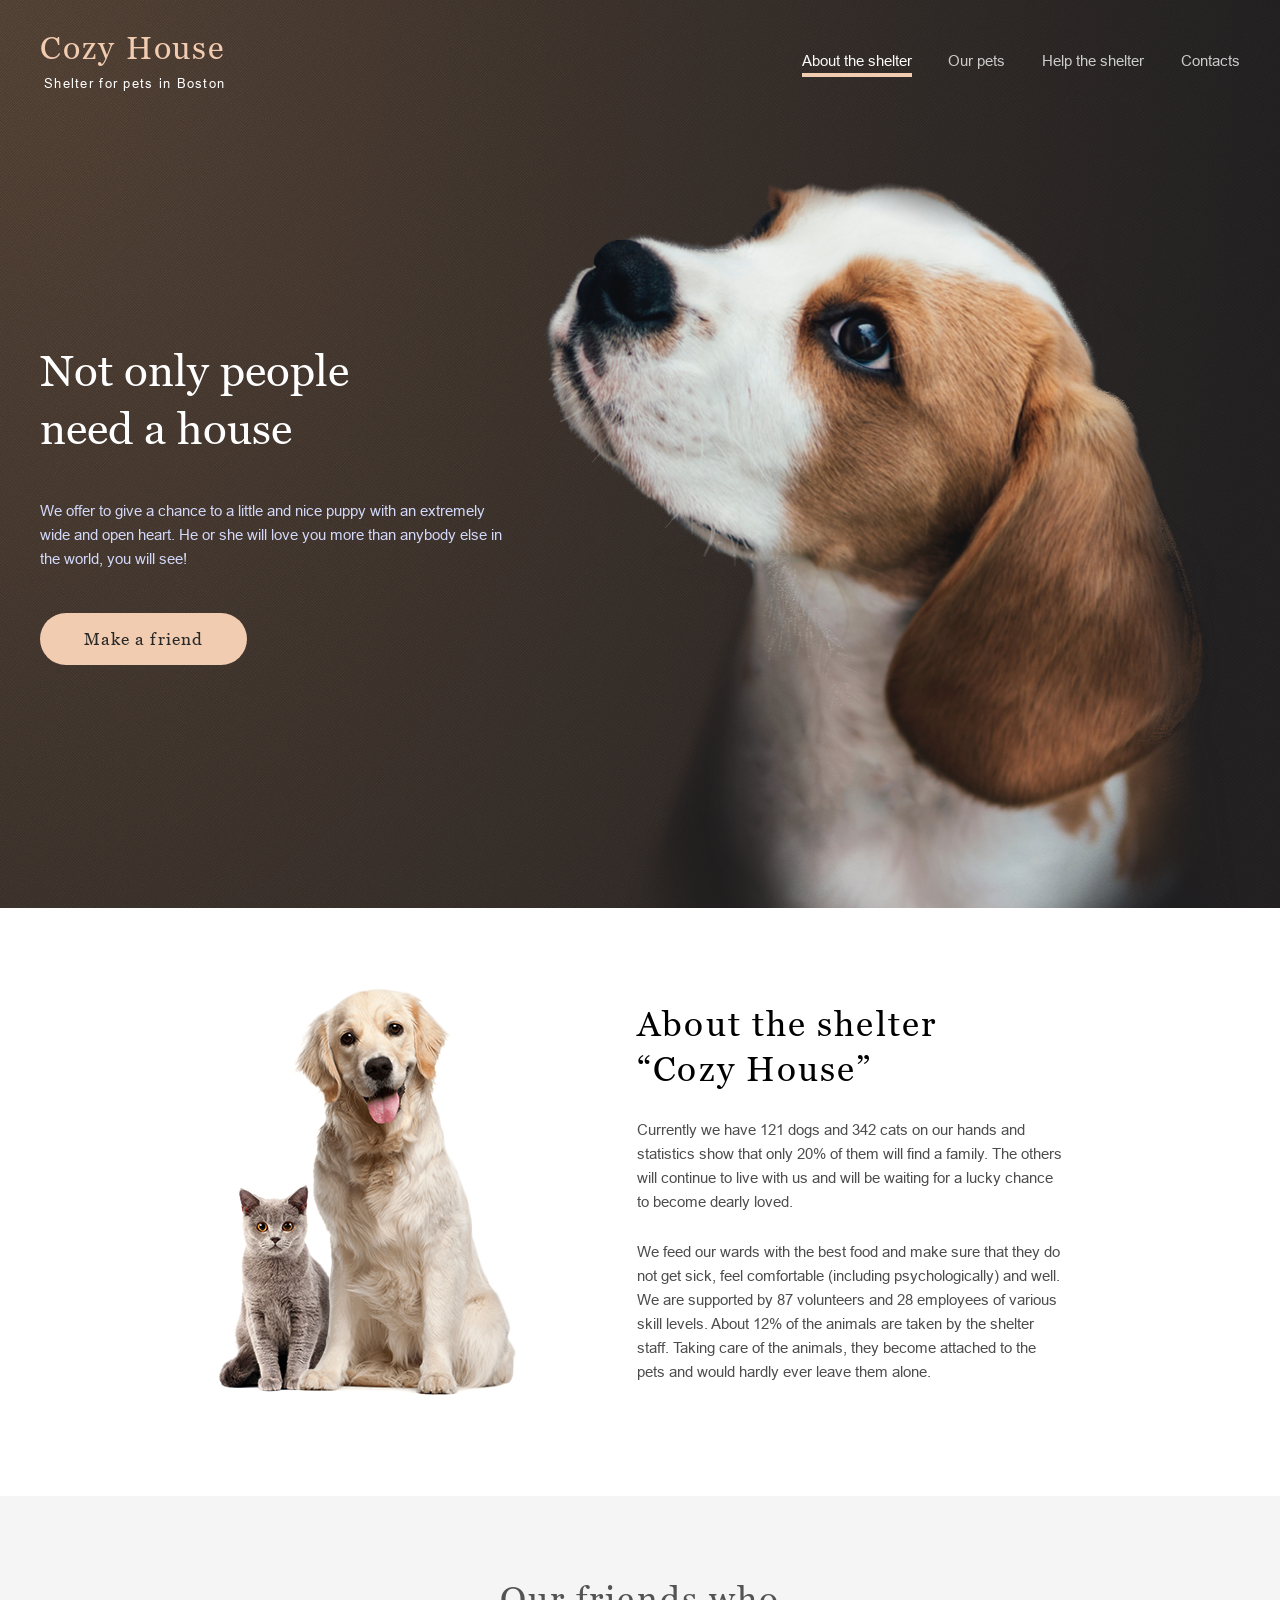
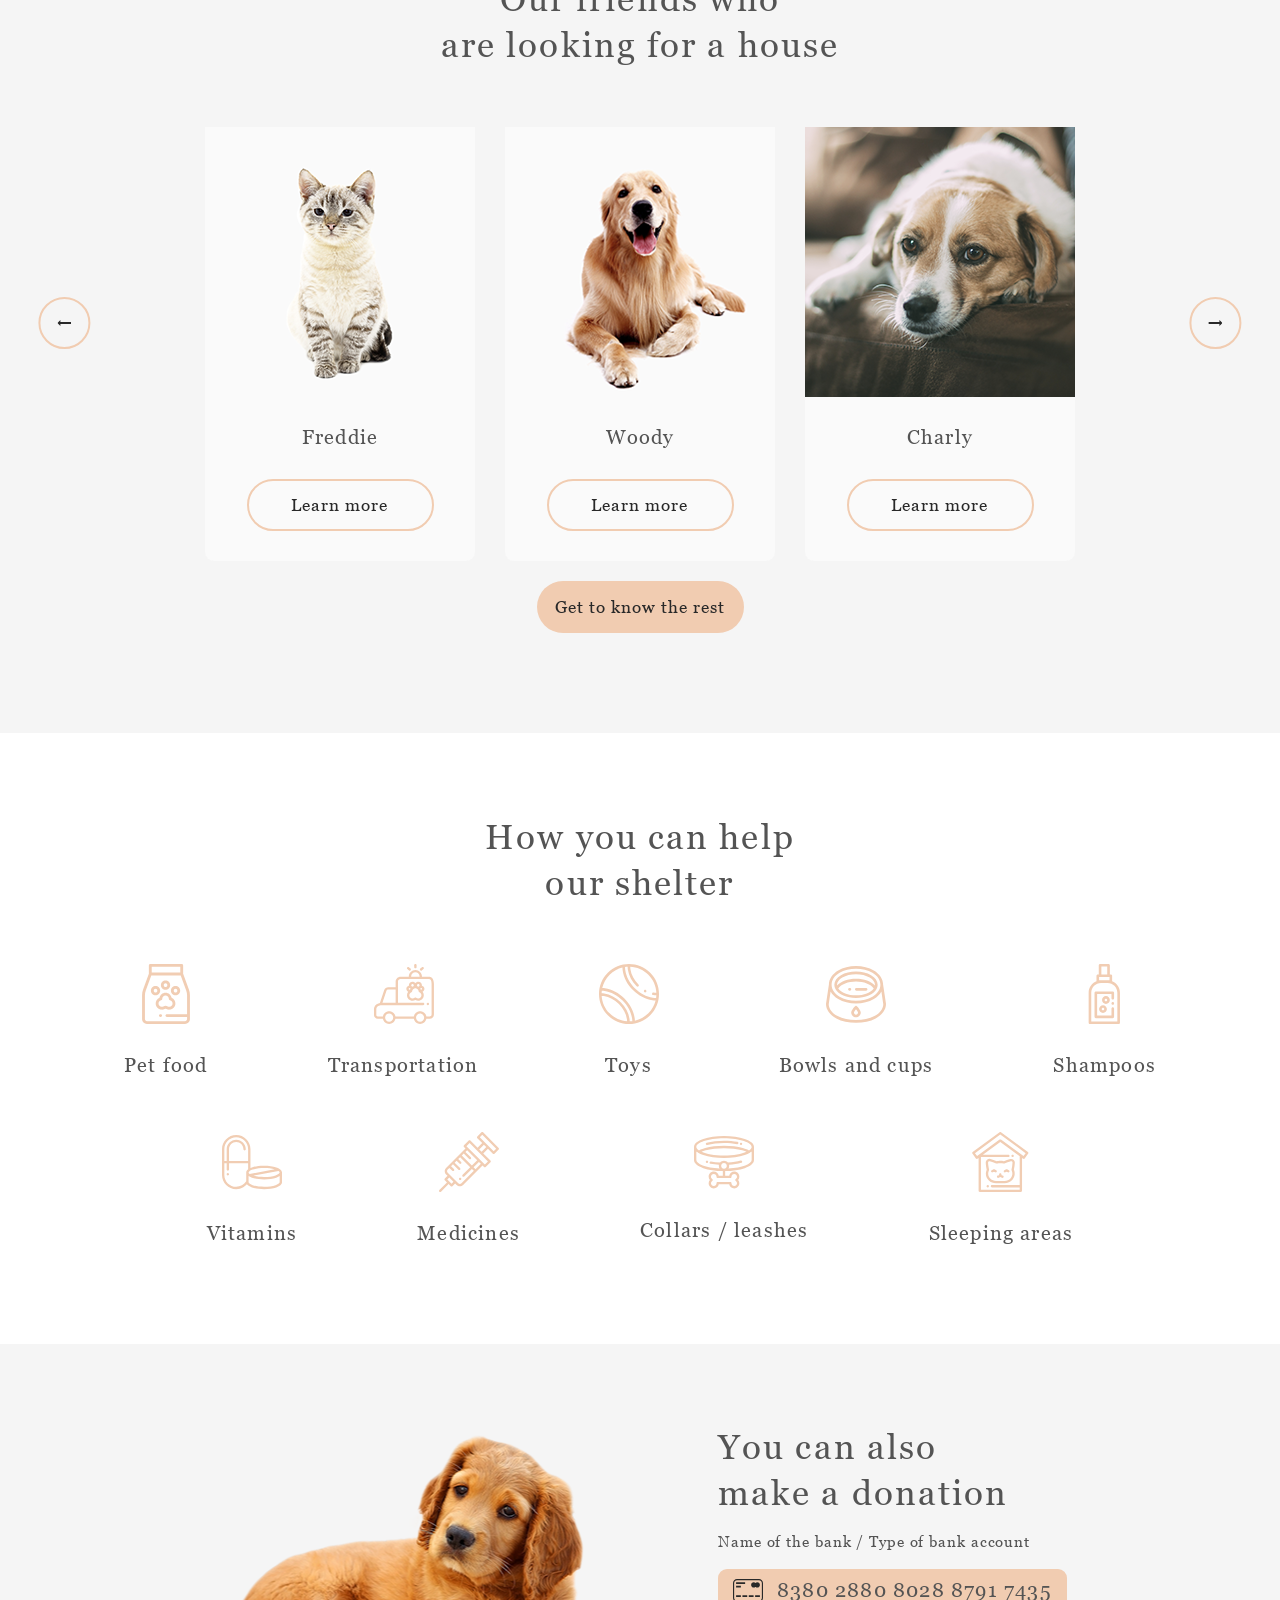
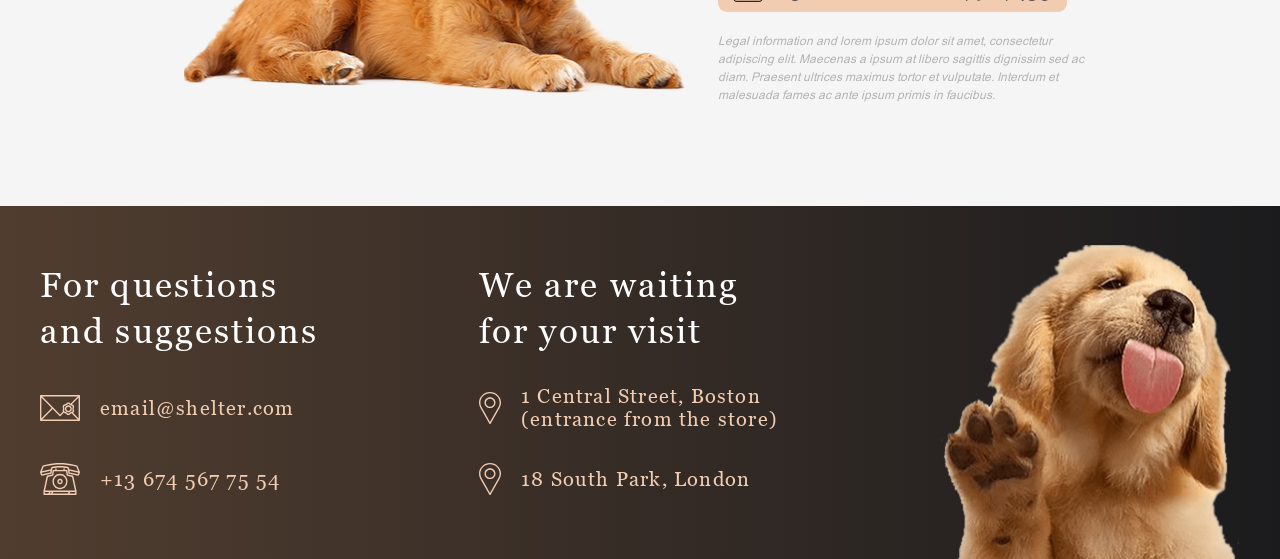
==== commit 86793963: "fix: random img in slider" ====
--- a/shelter/index.html
+++ b/shelter/index.html
@@ -19,8 +19,6 @@
     />
     <script src="./js/app.js" defer></script>
     <script src="./js/slider.js" defer></script>
-    <script src="./js/modal.js" defer></script>
-
     <title>Shelter | main page</title>
   </head>
   <body class="main-page">
@@ -109,14 +107,17 @@
           <h2 class="section__title pets-h2">
             Our friends who are&nbsp;looking for a house
           </h2>
+
           <div class="pets__slider__btns">
             <div class="slider__btn" id="slider__btn-left">
               <img src="assets/img/arrow.svg" alt="" />
             </div>
+
             <div class="slider__btn slider__btn-right" id="slider__btn-right">
               <img src="assets/img/arrow.svg" alt="" />
             </div>
           </div>
+
           <div class="slider__wrapper">
             <div class="pets__slider" id="pets__slider">
               <div class="pets__all pets__group1"></div>
@@ -126,9 +127,10 @@
               <div class="pets__all pets__group3"></div>
             </div>
           </div>
-          <a href="pets/index.html" class="btn btn__pets"
-            >Get to know the rest</a
-          >
+
+          <a href="pets/index.html" class="btn btn__pets">
+            Get to know the rest
+          </a>
         </div>
       </section>
       <section id="help" class="help">
@@ -291,24 +293,5 @@
         <img class="footer__dog" src="assets/img/footer-puppy.png" alt="" />
       </div>
     </footer>
-    <div class="modal">
-      <div class="modal__wrapper">
-        <button class="modal__close">×</button>
-
-        <div class="modal__content">
-          <div class="modal__img"></div>
-
-          <div class="modal__info">
-            <h2 class="modal__title"></h2>
-
-            <h3 class="modal__subtitle"></h3>
-
-            <p class="modal__description"></p>
-
-            <ul class="modal__list"></ul>
-          </div>
-        </div>
-      </div>
-    </div>
   </body>
 </html>
--- a/shelter/style.css
+++ b/shelter/style.css
@@ -807,33 +807,7 @@
   border-radius: 9px 9px 0px 0px;
   transition: all 0.5s ease;
 }
-@keyframes move-right {
-  from {
-    left: -990px;
-  }
-  to {
-    left: -1980px;
-  }
-}
-
-.transition-right {
-  animation-name: move-right;
-  animation-duration: 1s;
-}
-
-@keyframes move-left {
-  from {
-    left: -990px;
-  }
-  to {
-    left: -0px;
-  }
-}
-
-.transition-left {
-  animation-name: move-left;
-  animation-duration: 1s;
-}
+
 /* .pets__pic {
     width: 270px;
     height: 270px;
@@ -888,59 +862,6 @@
   animation: moveLeft 0.5s;
 }
 
-@keyframes moveRight {
-  from {
-    transform: translateX(0);
-  }
-
-  to {
-    transform: translateX(-100%);
-  }
-}
-
-@keyframes moveLeft {
-  from {
-    transform: translateX(0);
-  }
-
-  to {
-    transform: translateX(100%);
-  }
-}
-
-/* .pets-pic-1 {
-  background-image: url(assets/img/pets/katrine.png);
-}
-
-.pets-pic-2 {
-  background-image: url(assets/img/pets/jennifer.png);
-}
-
-.pets-pic-3 {
-  background-image: url(assets/img/pets/woody.png);
-}
-
-.pets-pic-4 {
-  background-position: 50% 50%;
-  background-size: cover;
-  background-image: url(assets/img/pets/sophia.png);
-}
-
-.pets-pic-5 {
-  background-image: url(assets/img/pets/timmy.png);
-}
-
-.pets-pic-6 {
-  background-image: url(assets/img/pets/charly.png);
-}
-
-.pets-pic-7 {
-  background-image: url(assets/img/pets/scarlett.png);
-}
-
-.pets-pic-8 {
-  background-image: url(assets/img/pets/freddie.png);
-}
 .pets__btn {
   display: flex;
   align-items: center;
@@ -964,6 +885,60 @@
   color: hsl(var(--color-dark-3xl));
   border-color: hsl(var(--color-primary-light));
 }
+@keyframes moveRight {
+  from {
+    transform: translateX(0);
+  }
+
+  to {
+    transform: translateX(-100%);
+  }
+}
+
+@keyframes moveLeft {
+  from {
+    transform: translateX(0);
+  }
+
+  to {
+    transform: translateX(100%);
+  }
+}
+
+/* .pets-pic-1 {
+  background-image: url(assets/img/pets/katrine.png);
+}
+
+.pets-pic-2 {
+  background-image: url(assets/img/pets/jennifer.png);
+}
+
+.pets-pic-3 {
+  background-image: url(assets/img/pets/woody.png);
+}
+
+.pets-pic-4 {
+  background-position: 50% 50%;
+  background-size: cover;
+  background-image: url(assets/img/pets/sophia.png);
+}
+
+.pets-pic-5 {
+  background-image: url(assets/img/pets/timmy.png);
+}
+
+.pets-pic-6 {
+  background-image: url(assets/img/pets/charly.png);
+}
+
+.pets-pic-7 {
+  background-image: url(assets/img/pets/scarlett.png);
+}
+
+.pets-pic-8 {
+  background-image: url(assets/img/pets/freddie.png);
+}
+
 
 .slider__btn:hover {
   background: hsl(var(--color-primary-light));
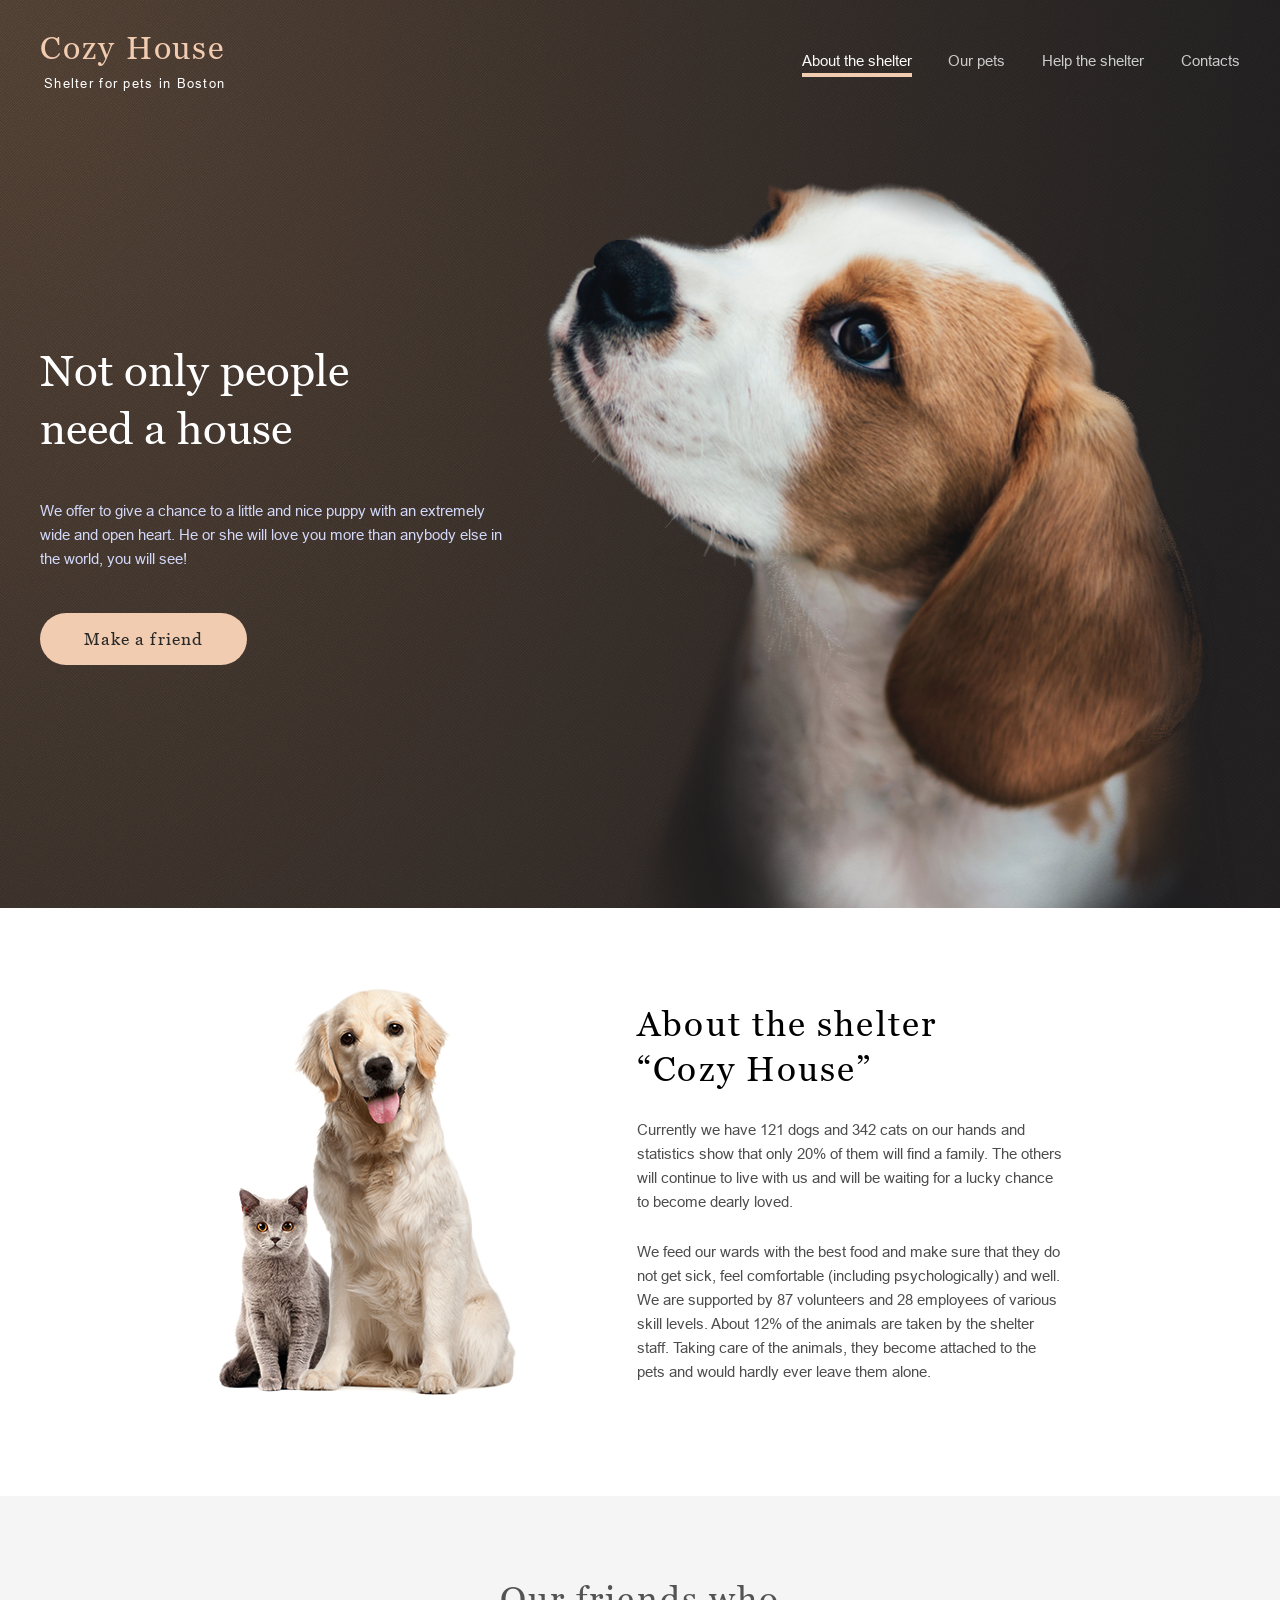
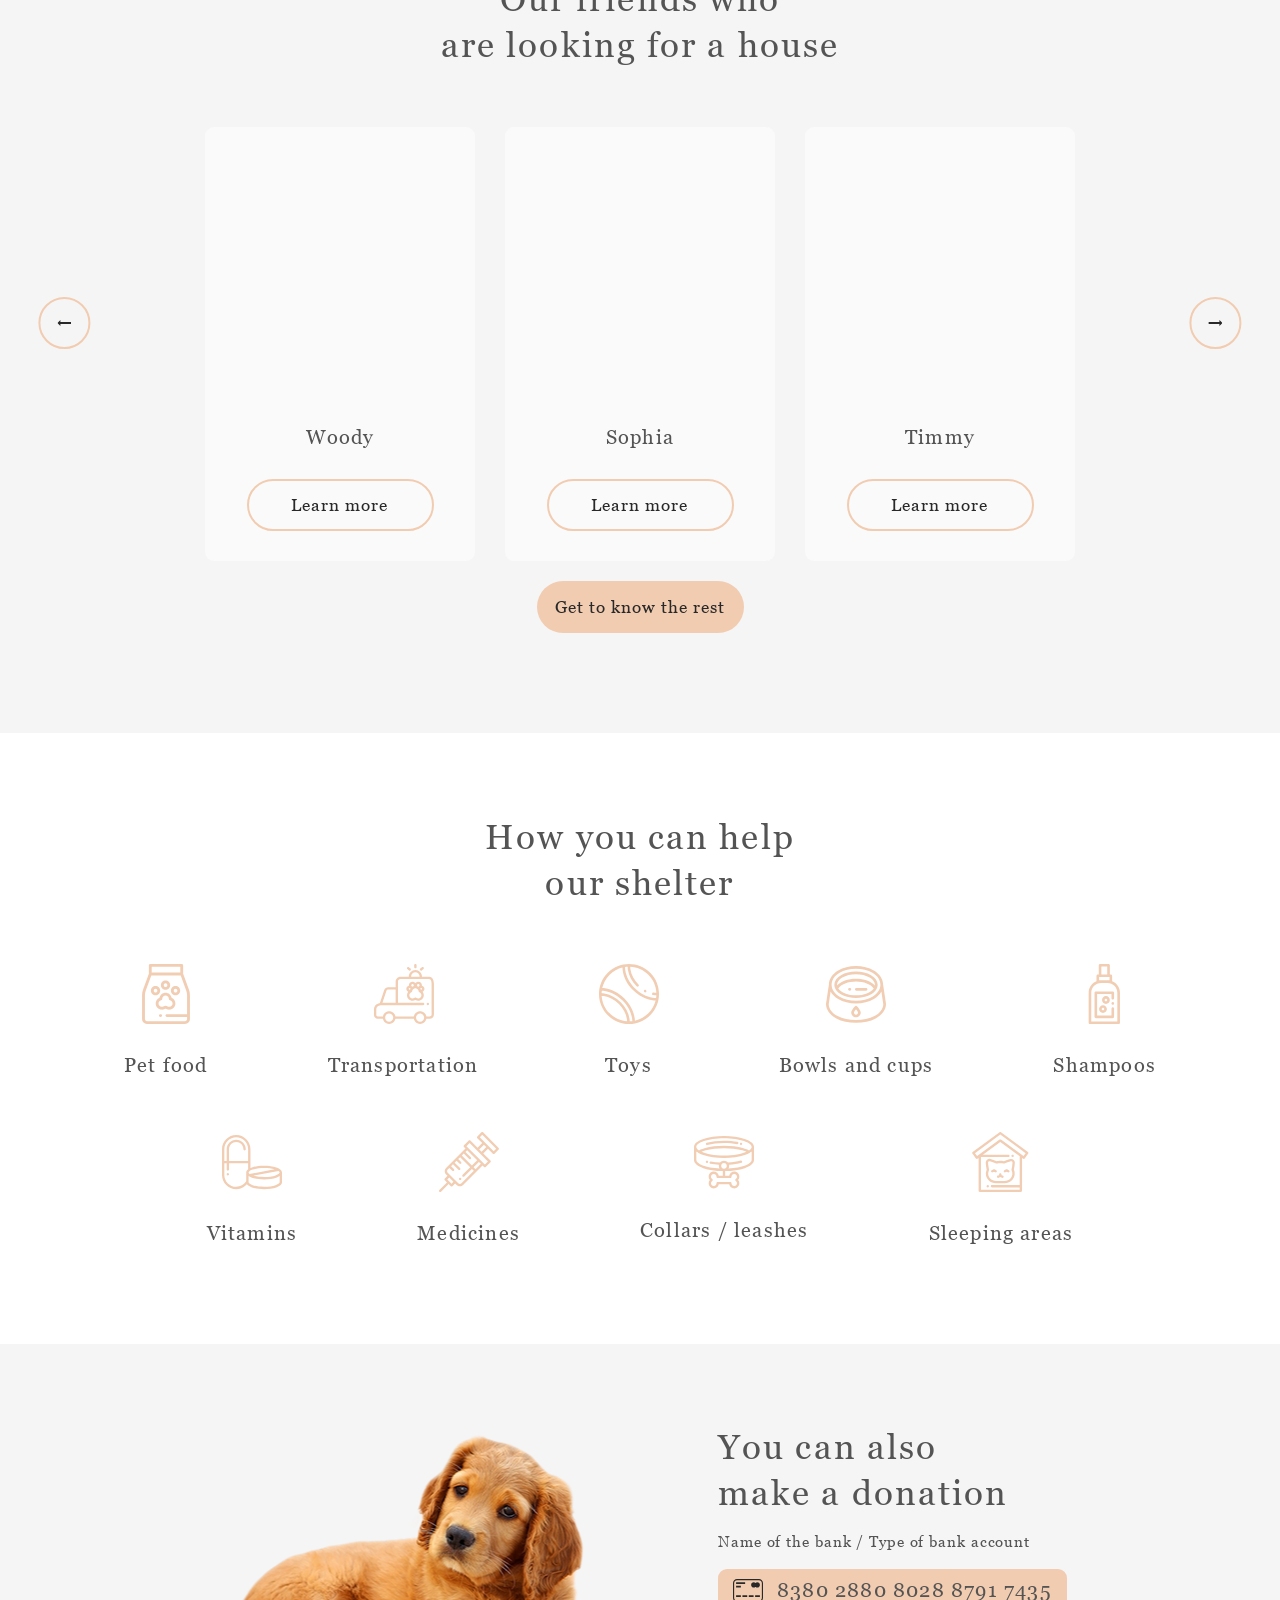
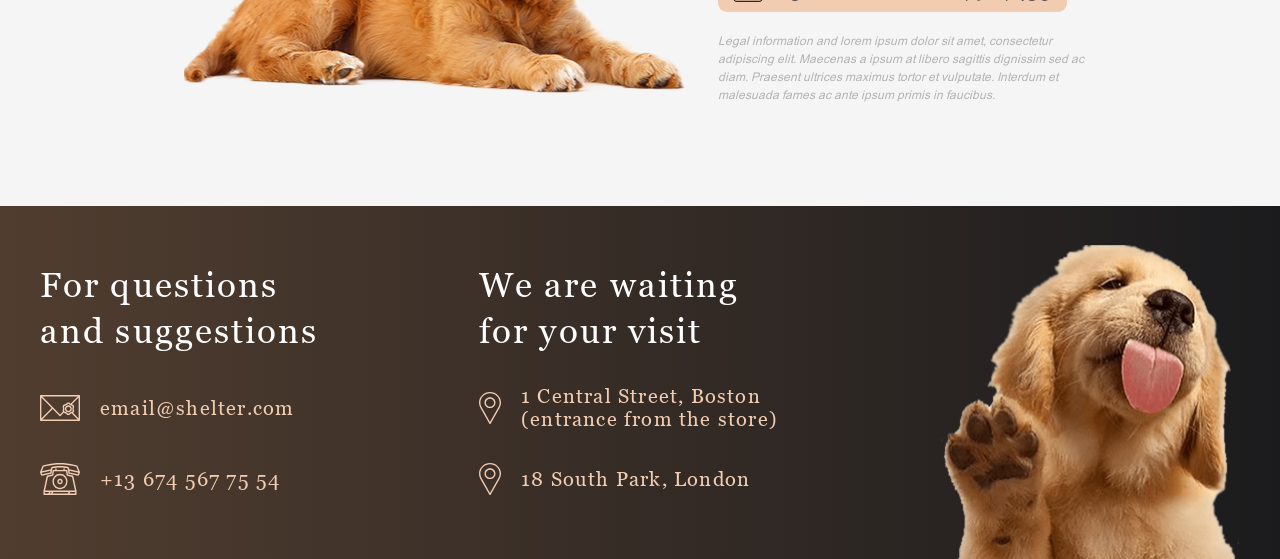
==== commit 67364453: "fix: img src slider" ====
--- a/shelter/index.html
+++ b/shelter/index.html
@@ -19,6 +19,7 @@
     />
     <script src="./js/app.js" defer></script>
     <script src="./js/slider.js" defer></script>
+    <script src="./js/modal.js" defer></script>
     <title>Shelter | main page</title>
   </head>
   <body class="main-page">
@@ -293,5 +294,24 @@
         <img class="footer__dog" src="assets/img/footer-puppy.png" alt="" />
       </div>
     </footer>
+    <div class="modal">
+      <div class="modal__wrapper">
+        <button class="modal__close">&#10005;</button>
+
+        <div class="modal__content">
+          <div class="modal__img"></div>
+
+          <div class="modal__info">
+            <h3 class="modal__title"></h3>
+
+            <h4 class="modal__subtitle"></h4>
+
+            <p class="modal__description"></p>
+
+            <ul class="modal__list"></ul>
+          </div>
+        </div>
+      </div>
+    </div>
   </body>
 </html>
--- a/shelter/style.css
+++ b/shelter/style.css
@@ -1624,124 +1624,223 @@
     margin-top: 55px;
   }
 }
+
 .modal {
   position: fixed;
-
-  left: 0;
-  top: 0;
+  inset: 0;
+
+  display: flex;
+  justify-content: center;
+  align-items: center;
+
+  background: rgba(41, 41, 41, 0.6);
+
+  opacity: 0;
+  visibility: hidden;
+
+  transition: 0.3s;
+
+  z-index: 100;
+}
+
+.modal.active {
+  opacity: 1;
+  visibility: visible;
+}
+
+.modal__wrapper {
+  position: relative;
+
+  width: 900px;
+  height: 500px;
+
+  background: #fafafa;
+
+  border-radius: 9px;
+
+  overflow: visible;
+}
+
+.modal__content {
+  display: flex;
 
   width: 100%;
   height: 100%;
-
-  background: rgba(0, 0, 0, 0.6);
-
-  display: flex;
-
-  align-items: center;
-  justify-content: center;
-
-  opacity: 0;
-
-  visibility: hidden;
-
-  transition: 0.3s;
-
-  z-index: 100;
-}
-
-.modal.active {
-  opacity: 1;
-
-  visibility: visible;
-}
-
-.modal__wrapper {
-  background: #fff;
-
-  border-radius: 20px;
-
-  max-width: 900px;
-
-  width: 90%;
-
-  position: relative;
-
-  padding: 50px;
+}
+
+.modal__img {
+  width: 500px;
+  flex-shrink: 0;
+}
+
+.modal__img img {
+  width: 100%;
+  height: 100%;
+
+  object-fit: cover;
+
+  display: block;
+
+  border-radius: 9px 0 0 9px;
+}
+
+.modal__info {
+  padding: 50px 20px 20px 29px;
+
+  display: flex;
+  flex-direction: column;
+}
+
+.modal__title {
+  margin: 0;
+
+  font-family: Georgia;
+
+  font-size: 35px;
+
+  font-weight: 400;
+
+  letter-spacing: 0.06em;
+}
+
+.modal__subtitle {
+  margin: 10px 0 40px;
+
+  font-family: Georgia;
+
+  font-size: 20px;
+
+  font-weight: 400;
+
+  letter-spacing: 0.06em;
+}
+
+.modal__description {
+  margin: 0 0 40px;
+
+  font-family: Georgia;
+
+  font-size: 15px;
+
+  line-height: 17px;
+
+  letter-spacing: 0.06em;
+}
+
+.modal__list {
+  margin: 0;
+
+  padding-left: 15px;
+}
+
+.modal__list li {
+  margin-bottom: 11px;
+
+  font-family: Georgia;
+
+  font-size: 15px;
+
+  line-height: 17px;
+
+  letter-spacing: 0.06em;
+}
+
+.modal__list li::marker {
+  color: #f1cdb3;
 }
 
 .modal__close {
   position: absolute;
 
-  right: -50px;
-
-  top: -50px;
-
-  width: 50px;
-  height: 50px;
+  right: -42px;
+
+  top: -52px;
+
+  width: 52px;
+  height: 52px;
+
+  border: 2px solid #f1cdb3;
 
   border-radius: 50%;
 
-  background: none;
-
-  border: 2px solid #f1cdb3;
-
-  font-size: 30px;
+  background: transparent;
 
   cursor: pointer;
-}
-
-.modal__content {
-  display: flex;
-
-  gap: 30px;
-}
-
-.modal__img img {
-  width: 300px;
-
-  border-radius: 10px;
-}
-
-.modal__title {
-  font-size: 35px;
-}
-
-.modal__subtitle {
-  font-size: 20px;
-}
-
-.modal__list {
-  padding-left: 20px;
-}
-
-.modal__list li {
-  margin-bottom: 10px;
+
+  font-size: 18px;
+
+  transition: 0.3s;
+}
+
+.modal__close:hover {
+  background: #fddcc4;
 }
 
 .no-scroll {
   overflow: hidden;
 }
 
-@media (max-width: 768px) {
-  .modal__content {
-    flex-direction: column;
-
-    align-items: center;
-  }
-
-  .modal__img img {
-    width: 200px;
-  }
-
+@media (max-width: 1279px) {
   .modal__wrapper {
-    padding: 30px;
-  }
-}
-
-@media (max-width: 320px) {
+    width: 630px;
+    height: 350px;
+  }
+
+  .modal__img {
+    width: 350px;
+  }
+
+  .modal__info {
+    padding: 10px 9px 10px 11px;
+  }
+
+  .modal__title {
+    font-size: 35px;
+  }
+
+  .modal__subtitle {
+    margin: 10px 0 20px;
+  }
+
+  .modal__description {
+    margin-bottom: 20px;
+    font-size: 13px;
+    line-height: 14px;
+  }
+
+  .modal__list li {
+    margin-bottom: 6px;
+  }
+}
+
+@media (max-width: 767px) {
+  .modal__wrapper {
+    width: 240px;
+    height: auto;
+  }
+
+  .modal__img {
+    display: none;
+  }
+
+  .modal__info {
+    padding: 10px;
+  }
+
+  .modal__title {
+    text-align: center;
+  }
+
+  .modal__subtitle {
+    text-align: center;
+  }
+
+  .modal__description {
+    text-align: justify;
+    margin-bottom: 20px;
+  }
+
   .modal__close {
-    right: -10px;
-
-    top: -60px;
-  }
-}
+    right: -30px;
+  }
+}
